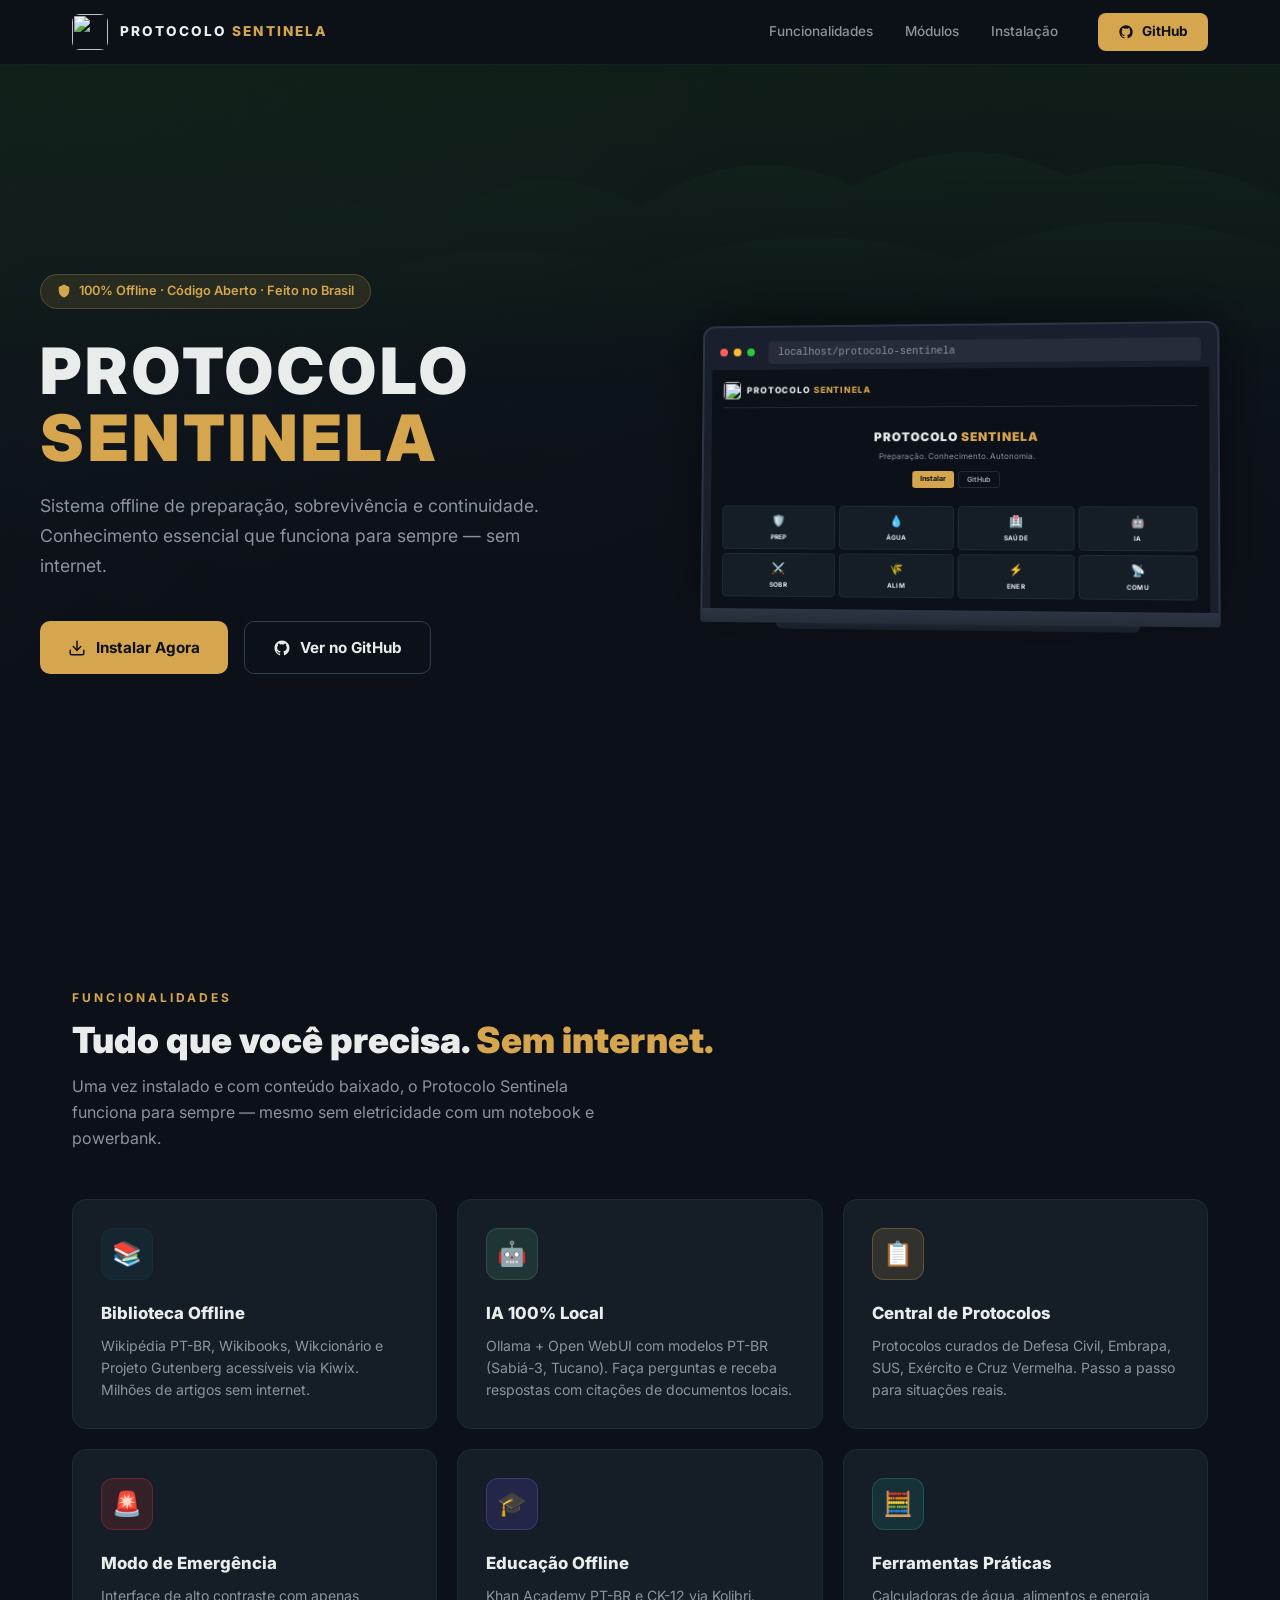
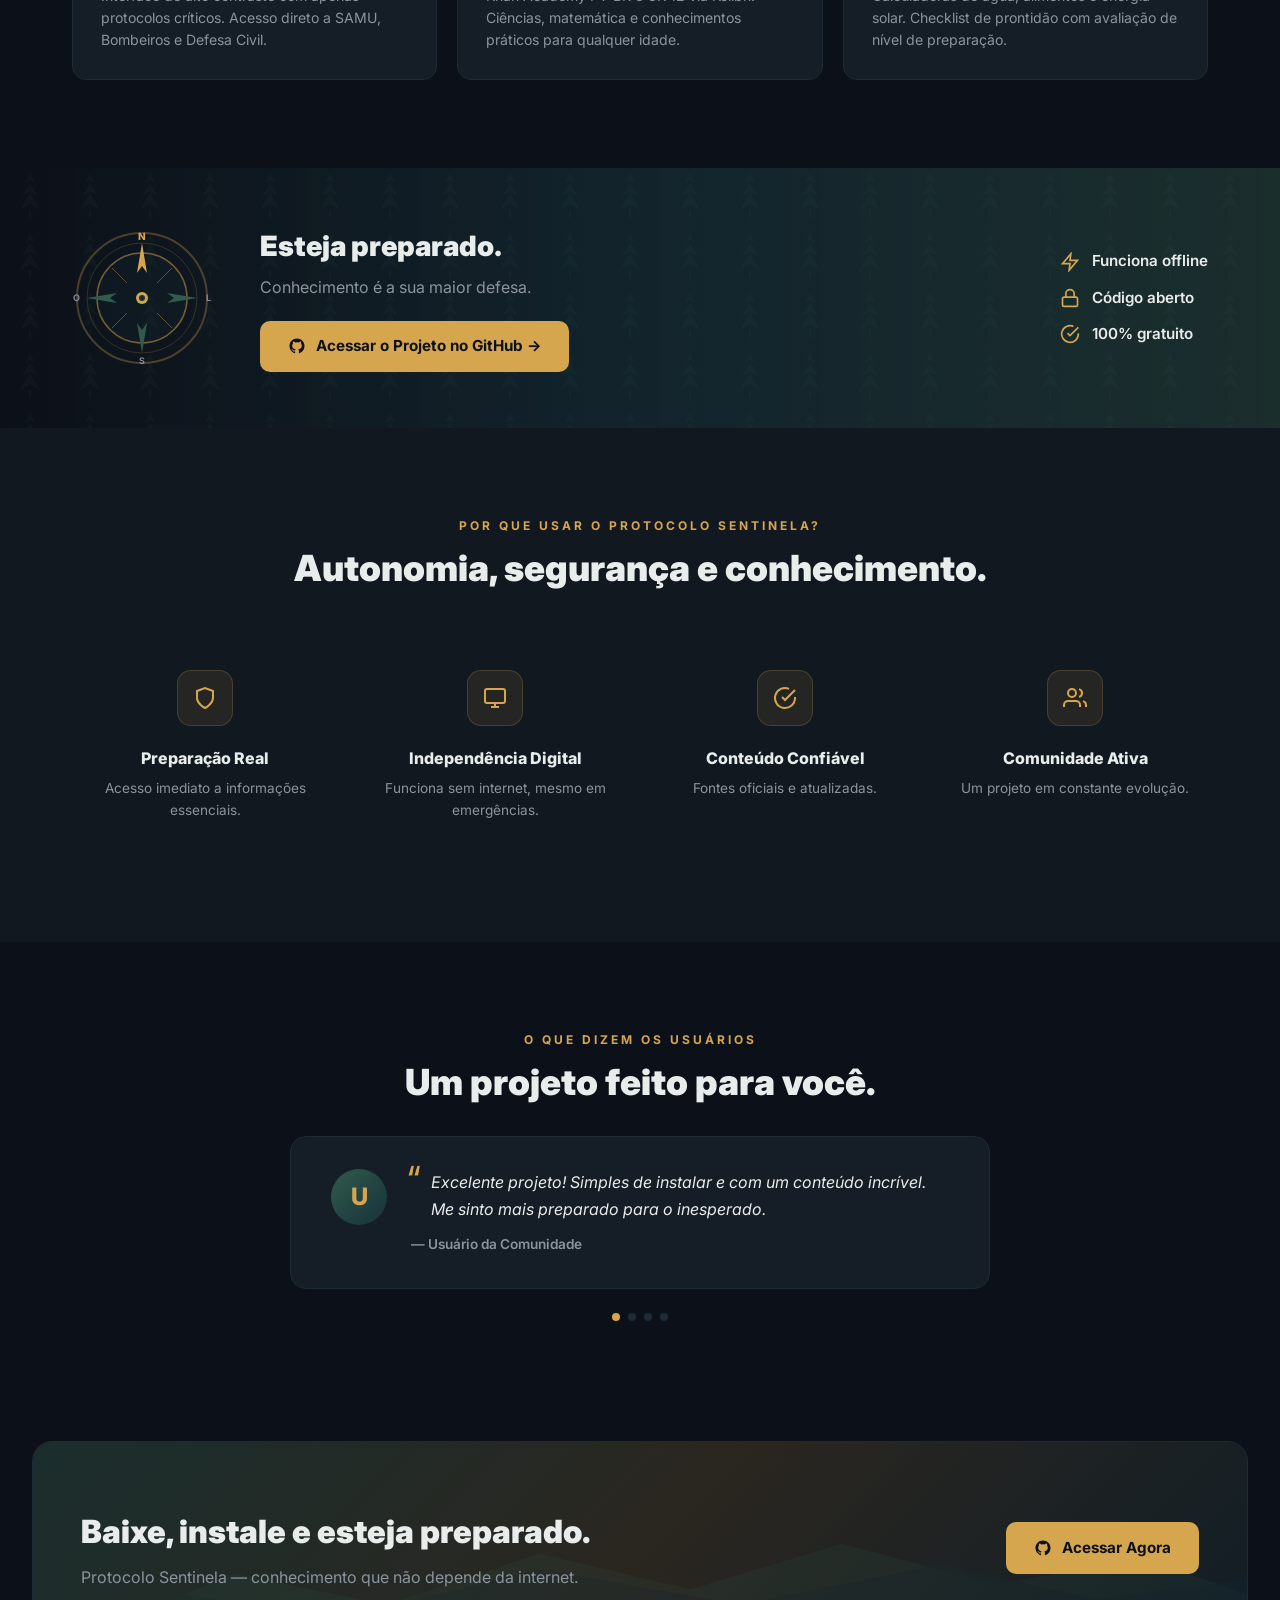
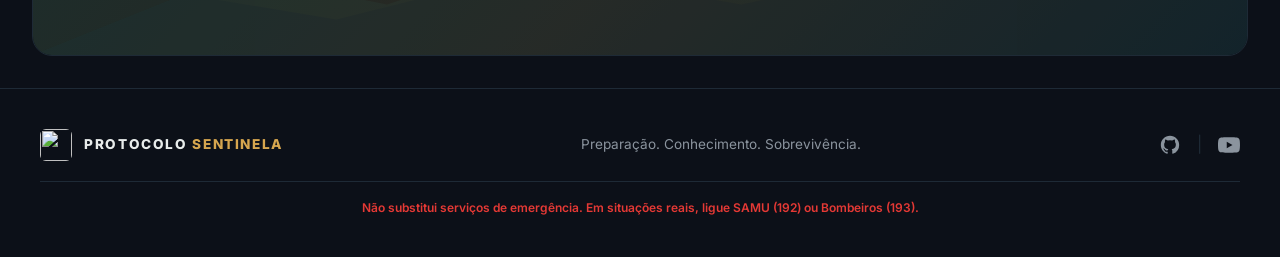
==== docs/index.html @ fd2b66ab "feat: add landing page for GitHub Pages Professional dark-mode landing page with hero section featur" ====
<!DOCTYPE html>
<html lang="pt-BR">
<head>
    <meta charset="UTF-8">
    <meta name="viewport" content="width=device-width, initial-scale=1.0">
    <title>Protocolo Sentinela — Sistema Offline de Preparação e Sobrevivência</title>
    <meta name="description" content="Servidor offline brasileiro com conhecimento essencial para preparação, sobrevivência e continuidade. Wikipedia, IA local, educação e protocolos curados — tudo funciona sem internet.">
    <meta name="theme-color" content="#17313A">
    <link rel="preconnect" href="https://fonts.googleapis.com">
    <link rel="preconnect" href="https://fonts.gstatic.com" crossorigin>
    <link href="https://fonts.googleapis.com/css2?family=Inter:wght@400;500;600;700;800;900&display=swap" rel="stylesheet">
    <style>
        :root {
            --azul-petroleo: #17313A;
            --verde-profundo: #315B4C;
            --verde-claro: #4a8c6f;
            --ambar: #D6A64F;
            --ambar-hover: #c4953e;
            --cinza-claro: #E8ECEB;
            --grafite: #252D30;
            --fundo: #0c1018;
            --fundo-alt: #111820;
            --fundo-card: #151d27;
            --fundo-card-hover: #1a2433;
            --texto: #E8ECEB;
            --texto-muted: #8b949e;
            --borda: #1e2a36;
            --borda-hover: #2d3f50;
            --vermelho: #E53935;
        }

        * { margin: 0; padding: 0; box-sizing: border-box; }

        body {
            font-family: 'Inter', -apple-system, BlinkMacSystemFont, sans-serif;
            background: var(--fundo);
            color: var(--texto);
            line-height: 1.6;
            overflow-x: hidden;
            -webkit-font-smoothing: antialiased;
        }

        a { text-decoration: none; color: inherit; }

        /* ── Nav ──────────────────────────────────────── */

        .nav {
            position: fixed;
            top: 0;
            width: 100%;
            z-index: 100;
            background: rgba(12, 16, 24, 0.85);
            backdrop-filter: blur(16px);
            -webkit-backdrop-filter: blur(16px);
            border-bottom: 1px solid rgba(30, 42, 54, 0.6);
        }

        .nav-inner {
            max-width: 1200px;
            margin: 0 auto;
            padding: 0 2rem;
            height: 64px;
            display: flex;
            align-items: center;
            justify-content: space-between;
        }

        .nav-brand {
            display: flex;
            align-items: center;
            gap: 0.75rem;
        }

        .nav-logo {
            width: 36px;
            height: 36px;
            border-radius: 8px;
        }

        .nav-name {
            font-weight: 800;
            font-size: 0.85rem;
            letter-spacing: 0.15em;
            text-transform: uppercase;
        }

        .nav-name span { color: var(--ambar); }

        .nav-right {
            display: flex;
            align-items: center;
            gap: 2.5rem;
        }

        .nav-links {
            display: flex;
            gap: 2rem;
        }

        .nav-links a {
            color: var(--texto-muted);
            font-size: 0.85rem;
            font-weight: 500;
            transition: color 0.2s;
        }

        .nav-links a:hover { color: var(--texto); }

        .nav-cta {
            display: inline-flex;
            align-items: center;
            gap: 0.5rem;
            padding: 0.5rem 1.25rem;
            background: var(--ambar);
            color: var(--fundo);
            border-radius: 8px;
            font-weight: 700;
            font-size: 0.85rem;
            transition: background 0.2s;
        }

        .nav-cta:hover { background: var(--ambar-hover); }

        .nav-cta svg { width: 16px; height: 16px; }

        /* ── Hero ─────────────────────────────────────── */

        .hero {
            position: relative;
            min-height: 100vh;
            display: flex;
            align-items: center;
            padding: 7rem 2rem 4rem;
            overflow: hidden;
        }

        .hero::before {
            content: '';
            position: absolute;
            inset: 0;
            background:
                linear-gradient(180deg, rgba(12,16,24,0) 0%, rgba(12,16,24,0.6) 40%, var(--fundo) 100%),
                linear-gradient(135deg, rgba(49,91,76,0.3) 0%, transparent 40%),
                linear-gradient(225deg, rgba(23,49,58,0.3) 0%, transparent 40%),
                radial-gradient(ellipse at 30% 20%, rgba(49,91,76,0.2) 0%, transparent 50%),
                radial-gradient(ellipse at 70% 30%, rgba(23,49,58,0.15) 0%, transparent 50%);
            z-index: 0;
        }

        .hero-trees {
            position: absolute;
            top: 0;
            left: 0;
            right: 0;
            height: 400px;
            background:
                linear-gradient(180deg, rgba(15,30,20,0.9) 0%, rgba(12,16,24,0) 100%);
            z-index: 0;
            overflow: hidden;
        }

        .hero-trees::before {
            content: '';
            position: absolute;
            bottom: 0;
            left: 0;
            right: 0;
            height: 300px;
            background: url("data:image/svg+xml,%3Csvg xmlns='http://www.w3.org/2000/svg' viewBox='0 0 1200 300'%3E%3Cdefs%3E%3ClinearGradient id='g1' x1='0' y1='0' x2='0' y2='1'%3E%3Cstop offset='0' stop-color='%23142a1e'/%3E%3Cstop offset='1' stop-color='%230c1018' stop-opacity='0'/%3E%3C/linearGradient%3E%3C/defs%3E%3Cpath d='M0 300 L0 180 Q100 120 200 160 Q300 80 400 140 Q500 60 600 120 Q700 50 800 100 Q900 40 1000 90 Q1100 60 1200 110 L1200 300Z' fill='url(%23g1)' opacity='0.6'/%3E%3Cpath d='M0 300 L0 220 Q150 160 300 200 Q450 130 600 180 Q750 120 900 170 Q1050 100 1200 160 L1200 300Z' fill='url(%23g1)' opacity='0.4'/%3E%3C/svg%3E") center bottom / cover no-repeat;
            opacity: 0.7;
        }

        .hero-inner {
            position: relative;
            z-index: 1;
            max-width: 1200px;
            margin: 0 auto;
            display: grid;
            grid-template-columns: 1fr 1fr;
            gap: 4rem;
            align-items: center;
            width: 100%;
        }

        .hero-content {
            max-width: 540px;
        }

        .hero-badge {
            display: inline-flex;
            align-items: center;
            gap: 0.5rem;
            padding: 0.4rem 1rem;
            background: rgba(214, 166, 79, 0.12);
            border: 1px solid rgba(214, 166, 79, 0.25);
            border-radius: 24px;
            font-size: 0.8rem;
            font-weight: 600;
            color: var(--ambar);
            margin-bottom: 1.75rem;
        }

        .hero-badge svg { width: 14px; height: 14px; }

        .hero h1 {
            font-size: 4rem;
            font-weight: 900;
            letter-spacing: 0.06em;
            line-height: 1.05;
            margin-bottom: 1.25rem;
        }

        .hero h1 span { color: var(--ambar); }

        .hero-tagline {
            font-size: 1.1rem;
            color: var(--texto-muted);
            margin-bottom: 2.5rem;
            line-height: 1.7;
        }

        .hero-buttons {
            display: flex;
            gap: 1rem;
            flex-wrap: wrap;
        }

        .btn {
            display: inline-flex;
            align-items: center;
            gap: 0.6rem;
            padding: 0.85rem 1.75rem;
            border-radius: 10px;
            font-weight: 700;
            font-size: 0.95rem;
            transition: all 0.2s;
            border: none;
            cursor: pointer;
        }

        .btn svg { width: 18px; height: 18px; }

        .btn-primary {
            background: var(--ambar);
            color: var(--fundo);
        }

        .btn-primary:hover { background: var(--ambar-hover); transform: translateY(-1px); box-shadow: 0 8px 24px rgba(214,166,79,0.25); }

        .btn-outline {
            background: transparent;
            color: var(--texto);
            border: 1.5px solid var(--borda-hover);
        }

        .btn-outline:hover { border-color: var(--ambar); transform: translateY(-1px); }

        /* ── Laptop mockup ────────────────────────────── */

        .hero-mockup {
            position: relative;
            perspective: 1200px;
        }

        .laptop {
            position: relative;
            width: 100%;
            max-width: 520px;
            margin: 0 auto;
            transform: rotateY(-5deg) rotateX(2deg);
            transition: transform 0.4s ease;
        }

        .laptop:hover {
            transform: rotateY(-2deg) rotateX(1deg);
        }

        .laptop-screen {
            background: #1a1f2e;
            border-radius: 12px 12px 0 0;
            border: 2px solid #2d3545;
            border-bottom: none;
            padding: 8px 8px 0 8px;
            box-shadow: 0 -4px 60px rgba(0,0,0,0.5);
        }

        .laptop-topbar {
            display: flex;
            align-items: center;
            padding: 6px 8px;
            gap: 6px;
        }

        .laptop-dot { width: 8px; height: 8px; border-radius: 50%; }
        .laptop-dot-r { background: #ff5f57; }
        .laptop-dot-y { background: #ffbd2e; }
        .laptop-dot-g { background: #28c840; }

        .laptop-url {
            flex: 1;
            margin-left: 8px;
            padding: 3px 10px;
            background: rgba(255,255,255,0.06);
            border-radius: 4px;
            font-size: 0.65rem;
            color: var(--texto-muted);
            font-family: monospace;
        }

        .laptop-viewport {
            background: var(--fundo);
            border-radius: 2px;
            padding: 12px;
            min-height: 240px;
            overflow: hidden;
        }

        .mock-nav {
            display: flex;
            align-items: center;
            gap: 6px;
            margin-bottom: 12px;
            padding-bottom: 8px;
            border-bottom: 1px solid var(--borda);
        }

        .mock-logo {
            width: 18px;
            height: 18px;
            border-radius: 4px;
        }

        .mock-nav-text {
            font-size: 0.55rem;
            font-weight: 800;
            letter-spacing: 0.1em;
            text-transform: uppercase;
        }

        .mock-nav-text span { color: var(--ambar); }

        .mock-hero {
            text-align: center;
            padding: 8px 0;
        }

        .mock-hero-title {
            font-size: 0.75rem;
            font-weight: 900;
            letter-spacing: 0.08em;
            margin-bottom: 4px;
        }

        .mock-hero-title span { color: var(--ambar); }

        .mock-hero-sub {
            font-size: 0.5rem;
            color: var(--texto-muted);
            margin-bottom: 8px;
        }

        .mock-btns {
            display: flex;
            gap: 4px;
            justify-content: center;
        }

        .mock-btn {
            font-size: 0.45rem;
            padding: 2px 8px;
            border-radius: 3px;
            font-weight: 700;
        }

        .mock-btn-p { background: var(--ambar); color: var(--fundo); }
        .mock-btn-s { border: 1px solid var(--borda); color: var(--texto-muted); }

        .mock-modules {
            display: grid;
            grid-template-columns: repeat(4, 1fr);
            gap: 4px;
            margin-top: 10px;
        }

        .mock-mod {
            background: var(--fundo-card);
            border: 1px solid var(--borda);
            border-radius: 4px;
            padding: 6px 2px;
            text-align: center;
            font-size: 0.7rem;
        }

        .mock-mod-label {
            font-size: 0.4rem;
            font-weight: 700;
            margin-top: 2px;
            text-transform: uppercase;
            letter-spacing: 0.03em;
        }

        .laptop-base {
            background: linear-gradient(180deg, #2d3545, #252d38);
            height: 14px;
            border-radius: 0 0 4px 4px;
            position: relative;
        }

        .laptop-base::after {
            content: '';
            position: absolute;
            bottom: -6px;
            left: 15%;
            right: 15%;
            height: 6px;
            background: linear-gradient(180deg, #1e2530, #181e28);
            border-radius: 0 0 8px 8px;
        }

        /* ── Section common ───────────────────────────── */

        .section {
            padding: 5.5rem 2rem;
            max-width: 1200px;
            margin: 0 auto;
        }

        .section-label {
            font-size: 0.75rem;
            font-weight: 700;
            letter-spacing: 0.25em;
            text-transform: uppercase;
            color: var(--ambar);
            margin-bottom: 0.75rem;
        }

        .section h2 {
            font-size: 2.25rem;
            font-weight: 900;
            margin-bottom: 0.75rem;
            line-height: 1.2;
        }

        .section h2 .highlight { color: var(--ambar); }

        .section-desc {
            color: var(--texto-muted);
            max-width: 560px;
            margin-bottom: 3rem;
            font-size: 1rem;
        }

        /* ── Features ─────────────────────────────────── */

        .features-grid {
            display: grid;
            grid-template-columns: repeat(3, 1fr);
            gap: 1.25rem;
        }

        .feature-card {
            background: var(--fundo-card);
            border: 1px solid var(--borda);
            border-radius: 14px;
            padding: 1.75rem;
            transition: border-color 0.25s, transform 0.25s, box-shadow 0.25s;
        }

        .feature-card:hover {
            border-color: var(--borda-hover);
            transform: translateY(-3px);
            box-shadow: 0 12px 40px rgba(0,0,0,0.3);
        }

        .feature-icon-wrap {
            width: 52px;
            height: 52px;
            border-radius: 12px;
            display: flex;
            align-items: center;
            justify-content: center;
            margin-bottom: 1.25rem;
            font-size: 1.5rem;
        }

        .fi-blue { background: rgba(23, 49, 58, 0.5); border: 1px solid rgba(23, 49, 58, 0.8); }
        .fi-green { background: rgba(49, 91, 76, 0.4); border: 1px solid rgba(49, 91, 76, 0.7); }
        .fi-amber { background: rgba(214, 166, 79, 0.15); border: 1px solid rgba(214, 166, 79, 0.3); }
        .fi-red { background: rgba(229, 57, 53, 0.15); border: 1px solid rgba(229, 57, 53, 0.3); }
        .fi-purple { background: rgba(123, 97, 255, 0.15); border: 1px solid rgba(123, 97, 255, 0.3); }
        .fi-teal { background: rgba(38, 166, 154, 0.15); border: 1px solid rgba(38, 166, 154, 0.3); }

        .feature-card h3 {
            font-size: 1.05rem;
            font-weight: 800;
            margin-bottom: 0.5rem;
        }

        .feature-card p {
            font-size: 0.88rem;
            color: var(--texto-muted);
            line-height: 1.55;
        }

        /* ── Banner ───────────────────────────────────── */

        .banner {
            position: relative;
            margin: 0;
            padding: 0;
            overflow: hidden;
        }

        .banner-inner {
            max-width: 1200px;
            margin: 0 auto;
            padding: 3.5rem 2rem;
            display: grid;
            grid-template-columns: auto 1fr auto;
            gap: 3rem;
            align-items: center;
            position: relative;
            z-index: 1;
        }

        .banner::before {
            content: '';
            position: absolute;
            inset: 0;
            background:
                linear-gradient(90deg, rgba(12,16,24,0.95) 0%, rgba(23,49,58,0.6) 50%, rgba(49,91,76,0.4) 100%),
                linear-gradient(0deg, var(--fundo) 0%, transparent 20%, transparent 80%, var(--fundo) 100%);
            z-index: 0;
        }

        .banner-bg-pattern {
            position: absolute;
            inset: 0;
            opacity: 0.08;
            background: url("data:image/svg+xml,%3Csvg width='60' height='60' xmlns='http://www.w3.org/2000/svg'%3E%3Cpath d='M30 5 L35 15 L30 12 L25 15Z' fill='%23315B4C'/%3E%3Cpath d='M30 15 L38 28 L30 24 L22 28Z' fill='%23315B4C'/%3E%3Cpath d='M30 25 L40 42 L30 36 L20 42Z' fill='%23315B4C'/%3E%3Crect x='29' y='42' width='2' height='8' fill='%23315B4C'/%3E%3C/svg%3E") repeat;
        }

        .banner-compass {
            width: 140px;
            height: 140px;
            flex-shrink: 0;
        }

        .banner-text h3 {
            font-size: 1.75rem;
            font-weight: 900;
            margin-bottom: 0.4rem;
        }

        .banner-text p {
            color: var(--texto-muted);
            font-size: 1rem;
            margin-bottom: 1.25rem;
        }

        .banner-bullets {
            list-style: none;
            display: flex;
            flex-direction: column;
            gap: 0.75rem;
        }

        .banner-bullets li {
            display: flex;
            align-items: center;
            gap: 0.75rem;
            font-size: 0.95rem;
            font-weight: 600;
        }

        .banner-bullets svg { width: 20px; height: 20px; color: var(--ambar); flex-shrink: 0; }

        /* ── Why section ──────────────────────────────── */

        .why { background: var(--fundo-alt); }

        .why-grid {
            display: grid;
            grid-template-columns: repeat(4, 1fr);
            gap: 1.5rem;
        }

        .why-card {
            text-align: center;
            padding: 2rem 1rem;
        }

        .why-icon {
            width: 56px;
            height: 56px;
            margin: 0 auto 1.25rem;
            display: flex;
            align-items: center;
            justify-content: center;
            border-radius: 14px;
            background: rgba(214, 166, 79, 0.1);
            border: 1px solid rgba(214, 166, 79, 0.2);
        }

        .why-icon svg { width: 24px; height: 24px; color: var(--ambar); }

        .why-card h3 {
            font-size: 1rem;
            font-weight: 800;
            margin-bottom: 0.4rem;
        }

        .why-card p {
            font-size: 0.85rem;
            color: var(--texto-muted);
        }

        /* ── Testimonials ─────────────────────────────── */

        .testimonials-wrap {
            max-width: 700px;
            margin: 0 auto;
        }

        .testimonial-card {
            background: var(--fundo-card);
            border: 1px solid var(--borda);
            border-radius: 16px;
            padding: 2rem 2.5rem;
            display: flex;
            align-items: flex-start;
            gap: 1.5rem;
        }

        .testimonial-avatar {
            width: 56px;
            height: 56px;
            border-radius: 50%;
            background: linear-gradient(135deg, var(--verde-profundo), var(--azul-petroleo));
            flex-shrink: 0;
            display: flex;
            align-items: center;
            justify-content: center;
            font-size: 1.5rem;
            font-weight: 800;
            color: var(--ambar);
        }

        .testimonial-body {
            flex: 1;
        }

        .testimonial-quote {
            font-size: 1rem;
            font-style: italic;
            color: var(--texto);
            margin-bottom: 0.75rem;
            line-height: 1.65;
            position: relative;
        }

        .testimonial-quote::before {
            content: '\201C';
            font-size: 2.5rem;
            color: var(--ambar);
            position: absolute;
            top: -0.5rem;
            left: -0.25rem;
            font-style: normal;
            line-height: 1;
        }

        .testimonial-quote span { padding-left: 1.25rem; display: inline-block; }

        .testimonial-author {
            font-size: 0.85rem;
            color: var(--texto-muted);
            font-weight: 600;
        }

        .testimonial-dots {
            display: flex;
            justify-content: center;
            gap: 0.5rem;
            margin-top: 1.5rem;
        }

        .dot {
            width: 8px;
            height: 8px;
            border-radius: 50%;
            background: var(--borda);
        }

        .dot.active { background: var(--ambar); }

        /* ── CTA ──────────────────────────────────────── */

        .cta {
            position: relative;
            overflow: hidden;
            margin: 2rem;
            border-radius: 20px;
            border: 1px solid var(--borda);
        }

        .cta::before {
            content: '';
            position: absolute;
            inset: 0;
            background:
                linear-gradient(135deg, rgba(49,91,76,0.4) 0%, rgba(214,166,79,0.15) 50%, rgba(23,49,58,0.4) 100%),
                linear-gradient(0deg, rgba(12,16,24,0.6), transparent);
            z-index: 0;
        }

        .cta-mountains {
            position: absolute;
            bottom: 0;
            left: 0;
            right: 0;
            height: 120px;
            z-index: 0;
            opacity: 0.3;
            background: url("data:image/svg+xml,%3Csvg xmlns='http://www.w3.org/2000/svg' viewBox='0 0 1200 120'%3E%3Cpath d='M0 120 L200 40 L350 70 L500 20 L650 55 L800 10 L950 50 L1100 25 L1200 60 L1200 120Z' fill='%23315B4C' opacity='0.5'/%3E%3Cpath d='M0 120 L150 60 L300 85 L500 35 L700 70 L900 30 L1050 65 L1200 45 L1200 120Z' fill='%2317313A' opacity='0.7'/%3E%3C/svg%3E") center bottom / cover no-repeat;
        }

        .cta-inner {
            position: relative;
            z-index: 1;
            padding: 4rem 3rem;
            display: flex;
            align-items: center;
            justify-content: space-between;
            gap: 2rem;
        }

        .cta h2 {
            font-size: 2rem;
            font-weight: 900;
            margin-bottom: 0.5rem;
        }

        .cta p {
            color: var(--texto-muted);
            font-size: 1rem;
        }

        .btn-cta {
            white-space: nowrap;
        }

        /* ── Footer ───────────────────────────────────── */

        .footer {
            border-top: 1px solid var(--borda);
            padding: 2.5rem 2rem;
        }

        .footer-inner {
            max-width: 1200px;
            margin: 0 auto;
            display: flex;
            align-items: center;
            justify-content: space-between;
        }

        .footer-left {
            display: flex;
            align-items: center;
            gap: 0.75rem;
        }

        .footer-logo {
            width: 32px;
            height: 32px;
            border-radius: 6px;
        }

        .footer-brand-text {
            font-weight: 800;
            font-size: 0.85rem;
            letter-spacing: 0.12em;
        }

        .footer-brand-text span { color: var(--ambar); }

        .footer-center {
            font-size: 0.85rem;
            color: var(--texto-muted);
        }

        .footer-links {
            display: flex;
            align-items: center;
            gap: 1rem;
        }

        .footer-links a {
            color: var(--texto-muted);
            transition: color 0.2s;
            display: flex;
        }

        .footer-links a:hover { color: var(--ambar); }

        .footer-links svg { width: 22px; height: 22px; }

        .footer-disclaimer {
            max-width: 1200px;
            margin: 1.25rem auto 0;
            padding: 1rem 2rem 0;
            border-top: 1px solid var(--borda);
            text-align: center;
            color: var(--vermelho);
            font-size: 0.75rem;
            font-weight: 600;
        }

        /* ── Responsive ───────────────────────────────── */

        @media (max-width: 1024px) {
            .hero-inner { grid-template-columns: 1fr; gap: 3rem; }
            .hero-content { max-width: 100%; }
            .hero-mockup { display: none; }
            .hero h1 { font-size: 3rem; }
            .features-grid { grid-template-columns: repeat(2, 1fr); }
            .why-grid { grid-template-columns: repeat(2, 1fr); }
            .banner-inner { grid-template-columns: 1fr; text-align: center; }
            .banner-compass { margin: 0 auto; }
            .banner-bullets { align-items: center; }
        }

        @media (max-width: 768px) {
            .nav-links { display: none; }
            .hero { padding-top: 5rem; min-height: auto; }
            .hero h1 { font-size: 2.5rem; }
            .section { padding: 3.5rem 1.5rem; }
            .section h2 { font-size: 1.75rem; }
            .features-grid { grid-template-columns: 1fr; }
            .why-grid { grid-template-columns: 1fr 1fr; }
            .cta-inner { flex-direction: column; text-align: center; padding: 3rem 2rem; }
            .footer-inner { flex-direction: column; gap: 1rem; text-align: center; }
            .testimonial-card { flex-direction: column; align-items: center; text-align: center; }
            .testimonial-quote::before { position: static; }
            .testimonial-quote span { padding-left: 0; }
        }

        @media (max-width: 480px) {
            .hero h1 { font-size: 2rem; }
            .hero-buttons { flex-direction: column; }
            .hero-buttons .btn { width: 100%; justify-content: center; }
            .why-grid { grid-template-columns: 1fr; }
            .banner-compass { width: 100px; height: 100px; }
            .cta { margin: 1rem; }
        }
    </style>
</head>
<body>

<!-- ── Nav ──────────────────────────────────────── -->
<nav class="nav">
    <div class="nav-inner">
        <a href="#" class="nav-brand">
            <img src="https://raw.githubusercontent.com/guedeseri-byte/protocolo-sentinela/master/portal/static/img/logo.png" alt="" class="nav-logo">
            <span class="nav-name">PROTOCOLO <span>SENTINELA</span></span>
        </a>
        <div class="nav-right">
            <div class="nav-links">
                <a href="#funcionalidades">Funcionalidades</a>
                <a href="#modulos">Módulos</a>
                <a href="#instalacao">Instalação</a>
            </div>
            <a href="https://github.com/guedeseri-byte/protocolo-sentinela" class="nav-cta">
                <svg viewBox="0 0 24 24" fill="currentColor"><path d="M12 2C6.477 2 2 6.484 2 12.017c0 4.425 2.865 8.18 6.839 9.504.5.092.682-.217.682-.483 0-.237-.008-.868-.013-1.703-2.782.605-3.369-1.343-3.369-1.343-.454-1.158-1.11-1.466-1.11-1.466-.908-.62.069-.608.069-.608 1.003.07 1.531 1.032 1.531 1.032.892 1.53 2.341 1.088 2.91.832.092-.647.35-1.088.636-1.338-2.22-.253-4.555-1.113-4.555-4.951 0-1.093.39-1.988 1.029-2.688-.103-.253-.446-1.272.098-2.65 0 0 .84-.27 2.75 1.026A9.564 9.564 0 0 1 12 6.844a9.59 9.59 0 0 1 2.504.337c1.909-1.296 2.747-1.027 2.747-1.027.546 1.379.202 2.398.1 2.651.64.7 1.028 1.595 1.028 2.688 0 3.848-2.339 4.695-4.566 4.943.359.309.678.92.678 1.855 0 1.338-.012 2.419-.012 2.747 0 .268.18.58.688.482A10.02 10.02 0 0 0 22 12.017C22 6.484 17.522 2 12 2z"/></svg>
                GitHub
            </a>
        </div>
    </div>
</nav>

<!-- ── Hero ─────────────────────────────────────── -->
<section class="hero">
    <div class="hero-trees"></div>
    <div class="hero-inner">
        <div class="hero-content">
            <div class="hero-badge">
                <svg viewBox="0 0 24 24" fill="currentColor"><path d="M12 1L3 5v6c0 5.55 3.84 10.74 9 12 5.16-1.26 9-6.45 9-12V5l-9-4z"/></svg>
                100% Offline · Código Aberto · Feito no Brasil
            </div>
            <h1>PROTOCOLO<br><span>SENTINELA</span></h1>
            <p class="hero-tagline">
                Sistema offline de preparação, sobrevivência e continuidade.
                Conhecimento essencial que funciona para sempre — sem internet.
            </p>
            <div class="hero-buttons">
                <a href="#instalacao" class="btn btn-primary">
                    <svg viewBox="0 0 24 24" fill="none" stroke="currentColor" stroke-width="2" stroke-linecap="round" stroke-linejoin="round"><path d="M21 15v4a2 2 0 0 1-2 2H5a2 2 0 0 1-2-2v-4"/><polyline points="7 10 12 15 17 10"/><line x1="12" y1="15" x2="12" y2="3"/></svg>
                    Instalar Agora
                </a>
                <a href="https://github.com/guedeseri-byte/protocolo-sentinela" class="btn btn-outline">
                    <svg viewBox="0 0 24 24" fill="currentColor"><path d="M12 2C6.477 2 2 6.484 2 12.017c0 4.425 2.865 8.18 6.839 9.504.5.092.682-.217.682-.483 0-.237-.008-.868-.013-1.703-2.782.605-3.369-1.343-3.369-1.343-.454-1.158-1.11-1.466-1.11-1.466-.908-.62.069-.608.069-.608 1.003.07 1.531 1.032 1.531 1.032.892 1.53 2.341 1.088 2.91.832.092-.647.35-1.088.636-1.338-2.22-.253-4.555-1.113-4.555-4.951 0-1.093.39-1.988 1.029-2.688-.103-.253-.446-1.272.098-2.65 0 0 .84-.27 2.75 1.026A9.564 9.564 0 0 1 12 6.844a9.59 9.59 0 0 1 2.504.337c1.909-1.296 2.747-1.027 2.747-1.027.546 1.379.202 2.398.1 2.651.64.7 1.028 1.595 1.028 2.688 0 3.848-2.339 4.695-4.566 4.943.359.309.678.92.678 1.855 0 1.338-.012 2.419-.012 2.747 0 .268.18.58.688.482A10.02 10.02 0 0 0 22 12.017C22 6.484 17.522 2 12 2z"/></svg>
                    Ver no GitHub
                </a>
            </div>
        </div>

        <div class="hero-mockup">
            <div class="laptop">
                <div class="laptop-screen">
                    <div class="laptop-topbar">
                        <div class="laptop-dot laptop-dot-r"></div>
                        <div class="laptop-dot laptop-dot-y"></div>
                        <div class="laptop-dot laptop-dot-g"></div>
                        <div class="laptop-url">localhost/protocolo-sentinela</div>
                    </div>
                    <div class="laptop-viewport">
                        <div class="mock-nav">
                            <img src="https://raw.githubusercontent.com/guedeseri-byte/protocolo-sentinela/master/portal/static/img/logo.png" alt="" class="mock-logo">
                            <span class="mock-nav-text">PROTOCOLO <span>SENTINELA</span></span>
                        </div>
                        <div class="mock-hero">
                            <div class="mock-hero-title">PROTOCOLO <span>SENTINELA</span></div>
                            <div class="mock-hero-sub">Preparação. Conhecimento. Autonomia.</div>
                            <div class="mock-btns">
                                <span class="mock-btn mock-btn-p">Instalar</span>
                                <span class="mock-btn mock-btn-s">GitHub</span>
                            </div>
                        </div>
                        <div class="mock-modules">
                            <div class="mock-mod">🛡️<div class="mock-mod-label">PREP</div></div>
                            <div class="mock-mod">💧<div class="mock-mod-label">ÁGUA</div></div>
                            <div class="mock-mod">🏥<div class="mock-mod-label">SAÚDE</div></div>
                            <div class="mock-mod">🤖<div class="mock-mod-label">IA</div></div>
                            <div class="mock-mod">⚔️<div class="mock-mod-label">SOBR</div></div>
                            <div class="mock-mod">🌾<div class="mock-mod-label">ALIM</div></div>
                            <div class="mock-mod">⚡<div class="mock-mod-label">ENER</div></div>
                            <div class="mock-mod">📡<div class="mock-mod-label">COMU</div></div>
                        </div>
                    </div>
                </div>
                <div class="laptop-base"></div>
            </div>
        </div>
    </div>
</section>

<!-- ── Features ────────────────────────────────── -->
<section class="section" id="funcionalidades">
    <div class="section-label">FUNCIONALIDADES</div>
    <h2>Tudo que você precisa. <span class="highlight">Sem internet.</span></h2>
    <p class="section-desc">Uma vez instalado e com conteúdo baixado, o Protocolo Sentinela funciona para sempre — mesmo sem eletricidade com um notebook e powerbank.</p>

    <div class="features-grid">
        <div class="feature-card">
            <div class="feature-icon-wrap fi-blue">📚</div>
            <h3>Biblioteca Offline</h3>
            <p>Wikipédia PT-BR, Wikibooks, Wikcionário e Projeto Gutenberg acessíveis via Kiwix. Milhões de artigos sem internet.</p>
        </div>
        <div class="feature-card">
            <div class="feature-icon-wrap fi-green">🤖</div>
            <h3>IA 100% Local</h3>
            <p>Ollama + Open WebUI com modelos PT-BR (Sabiá-3, Tucano). Faça perguntas e receba respostas com citações de documentos locais.</p>
        </div>
        <div class="feature-card">
            <div class="feature-icon-wrap fi-amber">📋</div>
            <h3>Central de Protocolos</h3>
            <p>Protocolos curados de Defesa Civil, Embrapa, SUS, Exército e Cruz Vermelha. Passo a passo para situações reais.</p>
        </div>
        <div class="feature-card">
            <div class="feature-icon-wrap fi-red">🚨</div>
            <h3>Modo de Emergência</h3>
            <p>Interface de alto contraste com apenas protocolos críticos. Acesso direto a SAMU, Bombeiros e Defesa Civil.</p>
        </div>
        <div class="feature-card">
            <div class="feature-icon-wrap fi-purple">🎓</div>
            <h3>Educação Offline</h3>
            <p>Khan Academy PT-BR e CK-12 via Kolibri. Ciências, matemática e conhecimentos práticos para qualquer idade.</p>
        </div>
        <div class="feature-card">
            <div class="feature-icon-wrap fi-teal">🧮</div>
            <h3>Ferramentas Práticas</h3>
            <p>Calculadoras de água, alimentos e energia solar. Checklist de prontidão com avaliação de nível de preparação.</p>
        </div>
    </div>
</section>

<!-- ── Banner ──────────────────────────────────── -->
<section class="banner" id="modulos">
    <div class="banner-bg-pattern"></div>
    <div class="banner-inner">
        <svg class="banner-compass" viewBox="0 0 140 140" fill="none" xmlns="http://www.w3.org/2000/svg">
            <circle cx="70" cy="70" r="65" stroke="#D6A64F" stroke-width="2" opacity="0.3"/>
            <circle cx="70" cy="70" r="55" stroke="#D6A64F" stroke-width="1" opacity="0.2"/>
            <circle cx="70" cy="70" r="45" fill="rgba(23,49,58,0.4)" stroke="#D6A64F" stroke-width="1.5" opacity="0.5"/>
            <polygon points="70,15 75,45 70,38 65,45" fill="#D6A64F"/>
            <polygon points="70,125 75,95 70,102 65,95" fill="#315B4C"/>
            <polygon points="125,70 95,65 102,70 95,75" fill="#315B4C"/>
            <polygon points="15,70 45,65 38,70 45,75" fill="#315B4C"/>
            <line x1="100" y1="40" x2="85" y2="55" stroke="#D6A64F" stroke-width="1" opacity="0.4"/>
            <line x1="40" y1="40" x2="55" y2="55" stroke="#D6A64F" stroke-width="1" opacity="0.4"/>
            <line x1="100" y1="100" x2="85" y2="85" stroke="#D6A64F" stroke-width="1" opacity="0.4"/>
            <line x1="40" y1="100" x2="55" y2="85" stroke="#D6A64F" stroke-width="1" opacity="0.4"/>
            <circle cx="70" cy="70" r="6" fill="#D6A64F"/>
            <circle cx="70" cy="70" r="3" fill="#17313A"/>
            <text x="70" y="12" text-anchor="middle" fill="#D6A64F" font-size="10" font-weight="800" font-family="Inter,sans-serif">N</text>
            <text x="70" y="136" text-anchor="middle" fill="#8b949e" font-size="9" font-weight="600" font-family="Inter,sans-serif">S</text>
            <text x="136" y="73" text-anchor="middle" fill="#8b949e" font-size="9" font-weight="600" font-family="Inter,sans-serif">L</text>
            <text x="4" y="73" text-anchor="middle" fill="#8b949e" font-size="9" font-weight="600" font-family="Inter,sans-serif">O</text>
        </svg>

        <div class="banner-text">
            <h3>Esteja preparado.</h3>
            <p>Conhecimento é a sua maior defesa.</p>
            <a href="https://github.com/guedeseri-byte/protocolo-sentinela" class="btn btn-primary" style="display: inline-flex;">
                <svg viewBox="0 0 24 24" fill="currentColor" width="18" height="18"><path d="M12 2C6.477 2 2 6.484 2 12.017c0 4.425 2.865 8.18 6.839 9.504.5.092.682-.217.682-.483 0-.237-.008-.868-.013-1.703-2.782.605-3.369-1.343-3.369-1.343-.454-1.158-1.11-1.466-1.11-1.466-.908-.62.069-.608.069-.608 1.003.07 1.531 1.032 1.531 1.032.892 1.53 2.341 1.088 2.91.832.092-.647.35-1.088.636-1.338-2.22-.253-4.555-1.113-4.555-4.951 0-1.093.39-1.988 1.029-2.688-.103-.253-.446-1.272.098-2.65 0 0 .84-.27 2.75 1.026A9.564 9.564 0 0 1 12 6.844a9.59 9.59 0 0 1 2.504.337c1.909-1.296 2.747-1.027 2.747-1.027.546 1.379.202 2.398.1 2.651.64.7 1.028 1.595 1.028 2.688 0 3.848-2.339 4.695-4.566 4.943.359.309.678.92.678 1.855 0 1.338-.012 2.419-.012 2.747 0 .268.18.58.688.482A10.02 10.02 0 0 0 22 12.017C22 6.484 17.522 2 12 2z"/></svg>
                Acessar o Projeto no GitHub →
            </a>
        </div>

        <ul class="banner-bullets">
            <li>
                <svg viewBox="0 0 24 24" fill="none" stroke="currentColor" stroke-width="2"><path d="M13 2L3 14h9l-1 8 10-12h-9l1-8z"/></svg>
                Funciona offline
            </li>
            <li>
                <svg viewBox="0 0 24 24" fill="none" stroke="currentColor" stroke-width="2"><rect x="3" y="11" width="18" height="11" rx="2" ry="2"/><path d="M7 11V7a5 5 0 0 1 10 0v4"/></svg>
                Código aberto
            </li>
            <li>
                <svg viewBox="0 0 24 24" fill="none" stroke="currentColor" stroke-width="2"><path d="M22 11.08V12a10 10 0 1 1-5.93-9.14"/><polyline points="22 4 12 14.01 9 11.01"/></svg>
                100% gratuito
            </li>
        </ul>
    </div>
</section>

<!-- ── Why ─────────────────────────────────────── -->
<section class="why">
    <div class="section">
        <div style="text-align: center; margin-bottom: 3rem;">
            <div class="section-label" style="margin-left:auto;margin-right:auto;">POR QUE USAR O PROTOCOLO SENTINELA?</div>
            <h2>Autonomia, segurança e conhecimento.</h2>
        </div>

        <div class="why-grid">
            <div class="why-card">
                <div class="why-icon">
                    <svg viewBox="0 0 24 24" fill="none" stroke="currentColor" stroke-width="2"><path d="M12 22s8-4 8-10V5l-8-3-8 3v7c0 6 8 10 8 10z"/></svg>
                </div>
                <h3>Preparação Real</h3>
                <p>Acesso imediato a informações essenciais.</p>
            </div>
            <div class="why-card">
                <div class="why-icon">
                    <svg viewBox="0 0 24 24" fill="none" stroke="currentColor" stroke-width="2"><rect x="2" y="3" width="20" height="14" rx="2" ry="2"/><line x1="8" y1="21" x2="16" y2="21"/><line x1="12" y1="17" x2="12" y2="21"/></svg>
                </div>
                <h3>Independência Digital</h3>
                <p>Funciona sem internet, mesmo em emergências.</p>
            </div>
            <div class="why-card">
                <div class="why-icon">
                    <svg viewBox="0 0 24 24" fill="none" stroke="currentColor" stroke-width="2"><path d="M22 11.08V12a10 10 0 1 1-5.93-9.14"/><polyline points="22 4 12 14.01 9 11.01"/></svg>
                </div>
                <h3>Conteúdo Confiável</h3>
                <p>Fontes oficiais e atualizadas.</p>
            </div>
            <div class="why-card">
                <div class="why-icon">
                    <svg viewBox="0 0 24 24" fill="none" stroke="currentColor" stroke-width="2"><path d="M17 21v-2a4 4 0 0 0-4-4H5a4 4 0 0 0-4 4v2"/><circle cx="9" cy="7" r="4"/><path d="M23 21v-2a4 4 0 0 0-3-3.87"/><path d="M16 3.13a4 4 0 0 1 0 7.75"/></svg>
                </div>
                <h3>Comunidade Ativa</h3>
                <p>Um projeto em constante evolução.</p>
            </div>
        </div>
    </div>
</section>

<!-- ── Testimonials ────────────────────────────── -->
<section class="section">
    <div style="text-align: center; margin-bottom: 2rem;">
        <div class="section-label">O QUE DIZEM OS USUÁRIOS</div>
        <h2>Um projeto feito para você.</h2>
    </div>

    <div class="testimonials-wrap">
        <div class="testimonial-card">
            <div class="testimonial-avatar">U</div>
            <div class="testimonial-body">
                <div class="testimonial-quote">
                    <span>Excelente projeto! Simples de instalar e com um conteúdo incrível. Me sinto mais preparado para o inesperado.</span>
                </div>
                <div class="testimonial-author">— Usuário da Comunidade</div>
            </div>
        </div>
        <div class="testimonial-dots">
            <div class="dot active"></div>
            <div class="dot"></div>
            <div class="dot"></div>
            <div class="dot"></div>
        </div>
    </div>
</section>

<!-- ── CTA ─────────────────────────────────────── -->
<section class="cta" id="instalacao">
    <div class="cta-mountains"></div>
    <div class="cta-inner">
        <div>
            <h2>Baixe, instale e esteja preparado.</h2>
            <p>Protocolo Sentinela — conhecimento que não depende da internet.</p>
        </div>
        <a href="https://github.com/guedeseri-byte/protocolo-sentinela" class="btn btn-primary btn-cta">
            <svg viewBox="0 0 24 24" fill="currentColor" width="18" height="18"><path d="M12 2C6.477 2 2 6.484 2 12.017c0 4.425 2.865 8.18 6.839 9.504.5.092.682-.217.682-.483 0-.237-.008-.868-.013-1.703-2.782.605-3.369-1.343-3.369-1.343-.454-1.158-1.11-1.466-1.11-1.466-.908-.62.069-.608.069-.608 1.003.07 1.531 1.032 1.531 1.032.892 1.53 2.341 1.088 2.91.832.092-.647.35-1.088.636-1.338-2.22-.253-4.555-1.113-4.555-4.951 0-1.093.39-1.988 1.029-2.688-.103-.253-.446-1.272.098-2.65 0 0 .84-.27 2.75 1.026A9.564 9.564 0 0 1 12 6.844a9.59 9.59 0 0 1 2.504.337c1.909-1.296 2.747-1.027 2.747-1.027.546 1.379.202 2.398.1 2.651.64.7 1.028 1.595 1.028 2.688 0 3.848-2.339 4.695-4.566 4.943.359.309.678.92.678 1.855 0 1.338-.012 2.419-.012 2.747 0 .268.18.58.688.482A10.02 10.02 0 0 0 22 12.017C22 6.484 17.522 2 12 2z"/></svg>
            Acessar Agora
        </a>
    </div>
</section>

<!-- ── Footer ──────────────────────────────────── -->
<footer class="footer">
    <div class="footer-inner">
        <div class="footer-left">
            <img src="https://raw.githubusercontent.com/guedeseri-byte/protocolo-sentinela/master/portal/static/img/logo.png" alt="" class="footer-logo">
            <span class="footer-brand-text">PROTOCOLO <span>SENTINELA</span></span>
        </div>
        <div class="footer-center">Preparação. Conhecimento. Sobrevivência.</div>
        <div class="footer-links">
            <a href="https://github.com/guedeseri-byte/protocolo-sentinela" aria-label="GitHub">
                <svg viewBox="0 0 24 24" fill="currentColor"><path d="M12 2C6.477 2 2 6.484 2 12.017c0 4.425 2.865 8.18 6.839 9.504.5.092.682-.217.682-.483 0-.237-.008-.868-.013-1.703-2.782.605-3.369-1.343-3.369-1.343-.454-1.158-1.11-1.466-1.11-1.466-.908-.62.069-.608.069-.608 1.003.07 1.531 1.032 1.531 1.032.892 1.53 2.341 1.088 2.91.832.092-.647.35-1.088.636-1.338-2.22-.253-4.555-1.113-4.555-4.951 0-1.093.39-1.988 1.029-2.688-.103-.253-.446-1.272.098-2.65 0 0 .84-.27 2.75 1.026A9.564 9.564 0 0 1 12 6.844a9.59 9.59 0 0 1 2.504.337c1.909-1.296 2.747-1.027 2.747-1.027.546 1.379.202 2.398.1 2.651.64.7 1.028 1.595 1.028 2.688 0 3.848-2.339 4.695-4.566 4.943.359.309.678.92.678 1.855 0 1.338-.012 2.419-.012 2.747 0 .268.18.58.688.482A10.02 10.02 0 0 0 22 12.017C22 6.484 17.522 2 12 2z"/></svg>
            </a>
            <span style="color:var(--borda);">|</span>
            <a href="#" aria-label="YouTube">
                <svg viewBox="0 0 24 24" fill="currentColor"><path d="M23.498 6.186a3.016 3.016 0 0 0-2.122-2.136C19.505 3.545 12 3.545 12 3.545s-7.505 0-9.377.505A3.017 3.017 0 0 0 .502 6.186C0 8.07 0 12 0 12s0 3.93.502 5.814a3.016 3.016 0 0 0 2.122 2.136c1.871.505 9.376.505 9.376.505s7.505 0 9.377-.505a3.015 3.015 0 0 0 2.122-2.136C24 15.93 24 12 24 12s0-3.93-.502-5.814zM9.545 15.568V8.432L15.818 12l-6.273 3.568z"/></svg>
            </a>
        </div>
    </div>
    <div class="footer-disclaimer">
        Não substitui serviços de emergência. Em situações reais, ligue SAMU (192) ou Bombeiros (193).
    </div>
</footer>

</body>
</html>
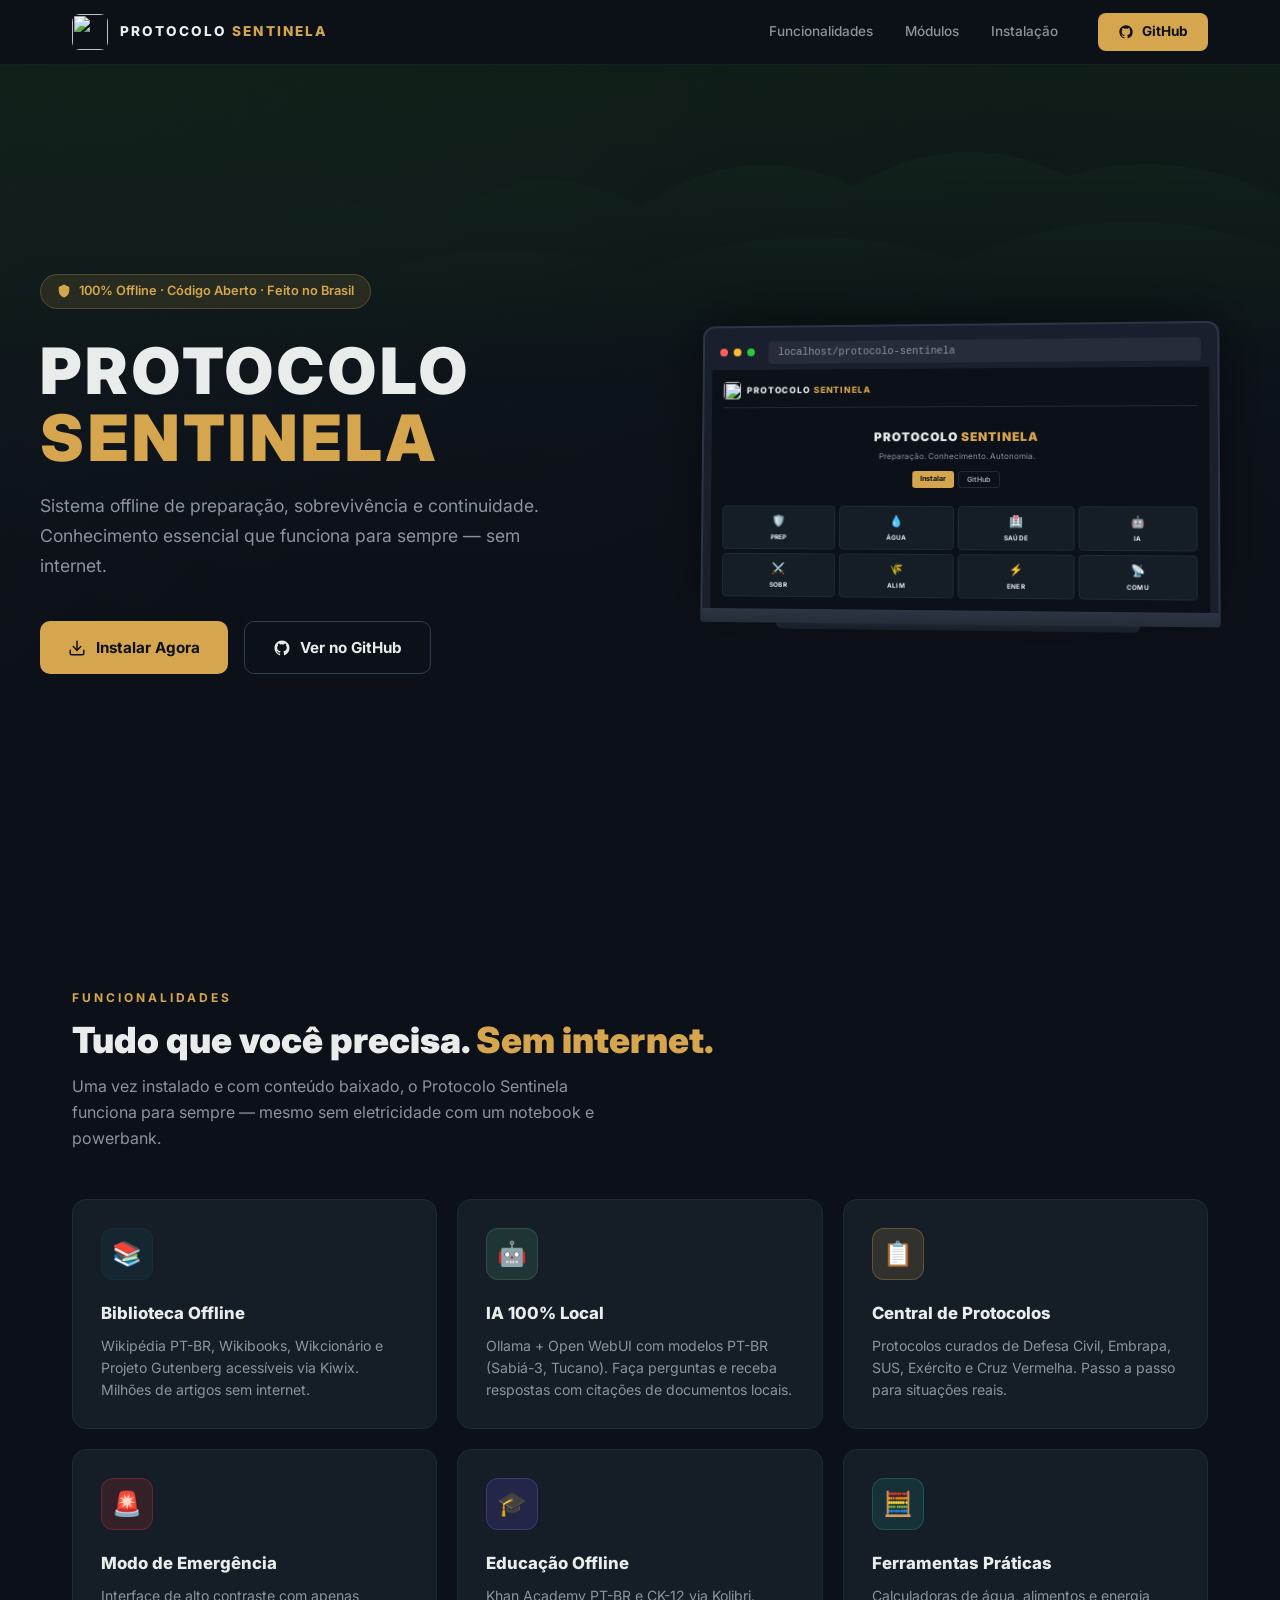
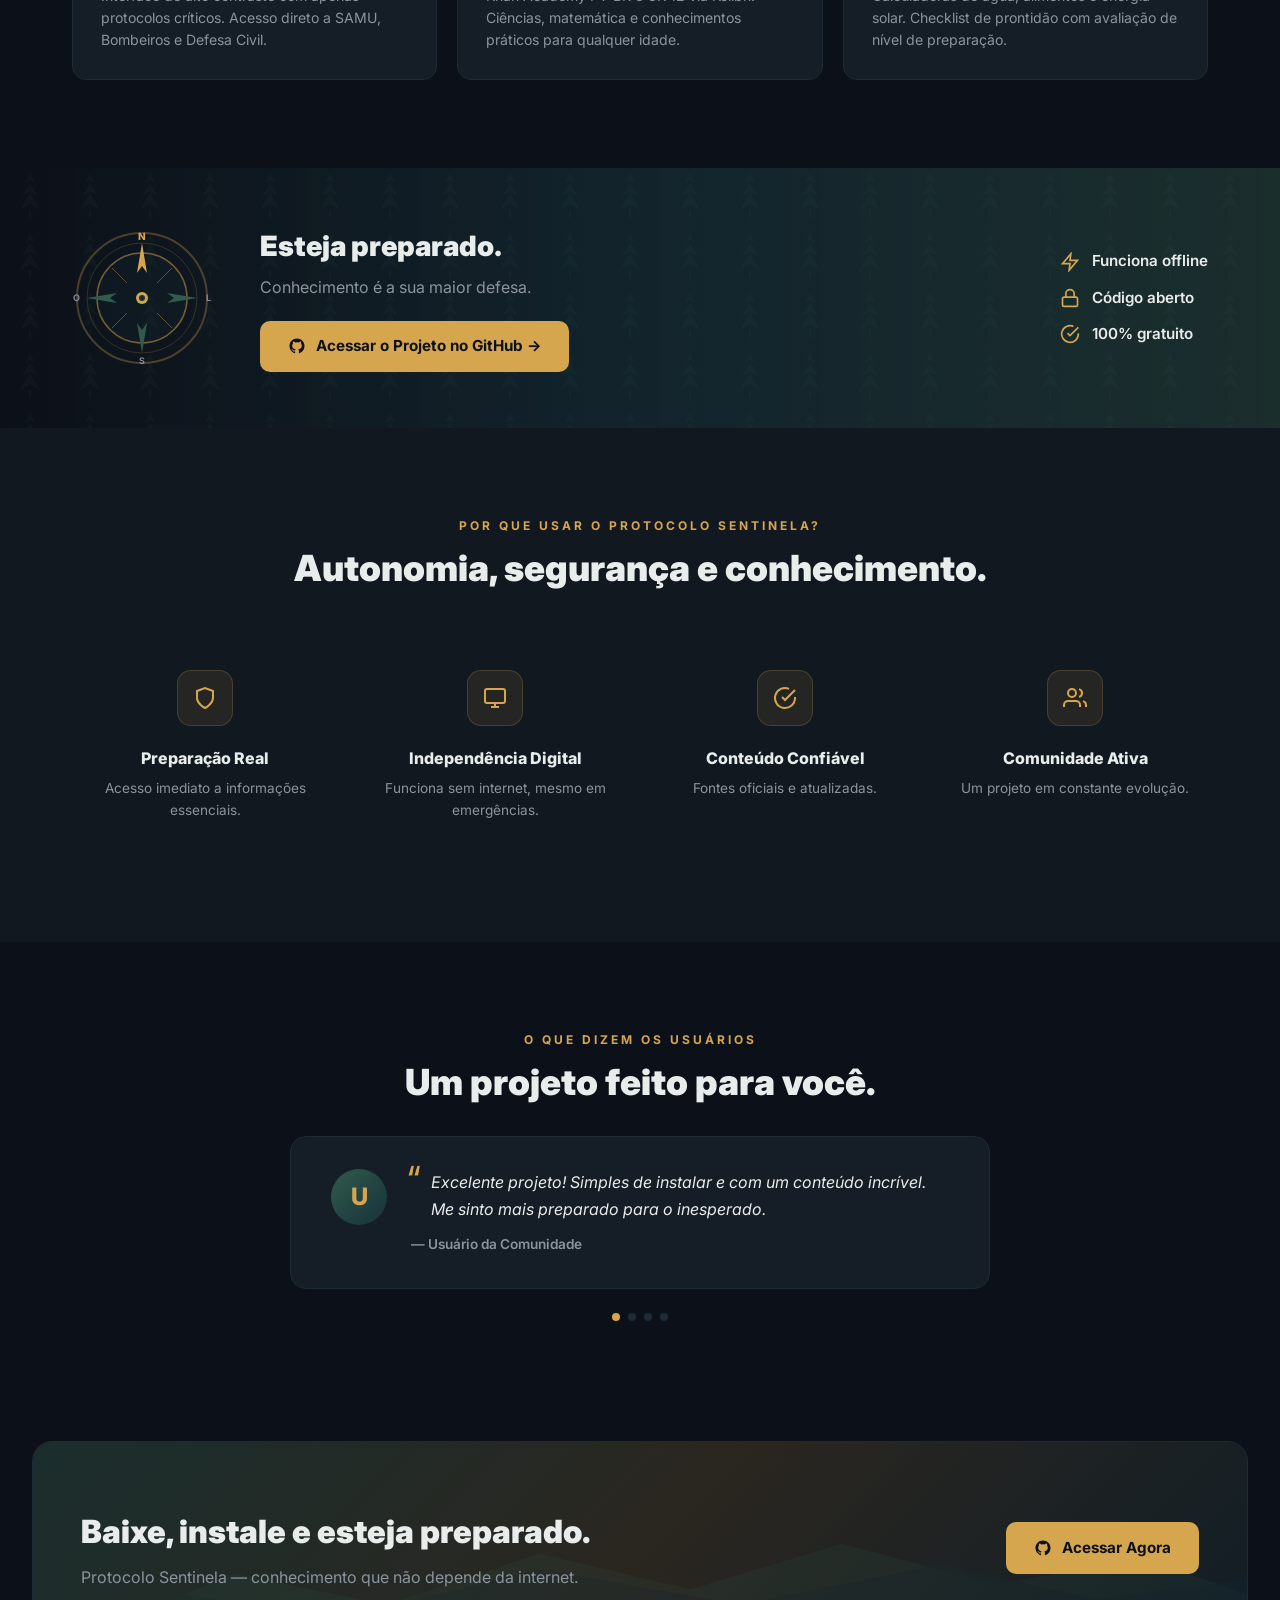
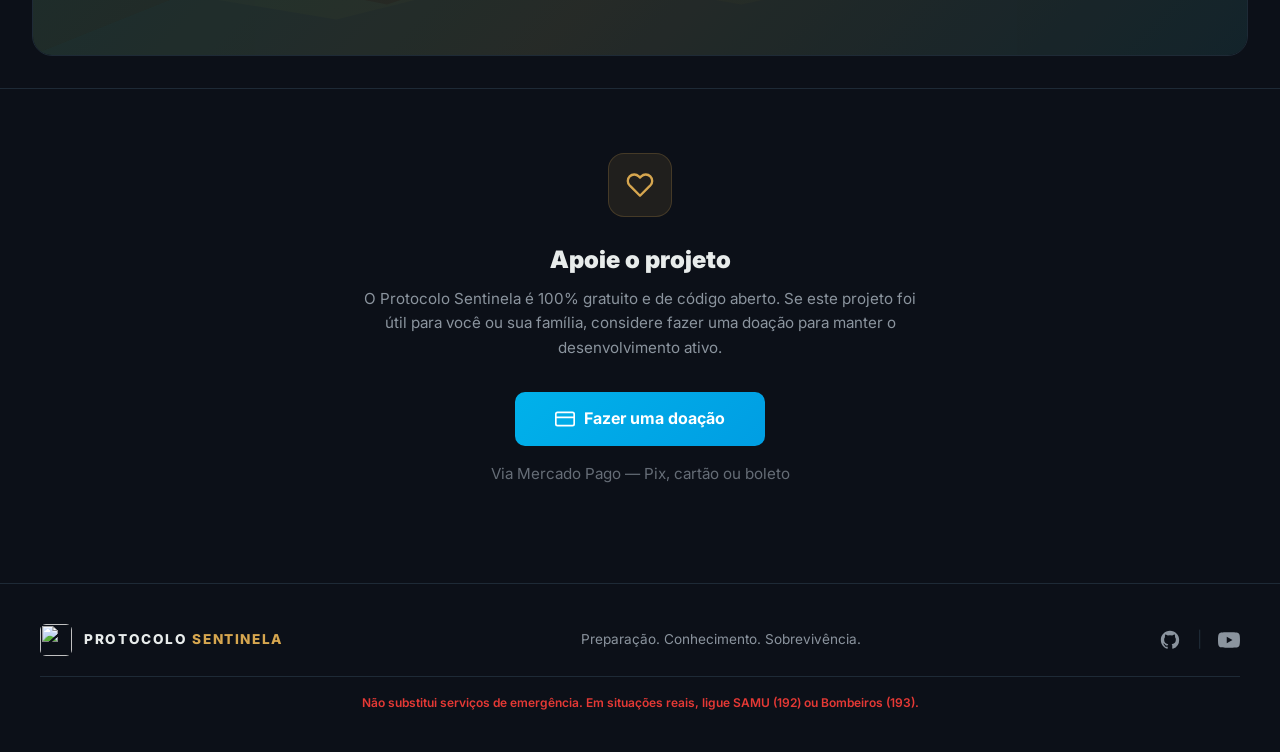
==== commit 47c4e645: "feat: add donation section with Mercado Pago link Adds "Apoie o projeto" section before the footer w" ====
--- a/docs/index.html
+++ b/docs/index.html
@@ -748,6 +748,78 @@
 
         .btn-cta {
             white-space: nowrap;
+        }
+
+        /* ── Footer ───────────────────────────────────── */
+
+        /* ── Donate ────────────────────────────────────── */
+
+        .donate {
+            text-align: center;
+            padding: 4rem 2rem;
+            border-top: 1px solid var(--borda);
+        }
+
+        .donate-inner {
+            max-width: 560px;
+            margin: 0 auto;
+        }
+
+        .donate-icon {
+            width: 64px;
+            height: 64px;
+            margin: 0 auto 1.5rem;
+            border-radius: 16px;
+            background: rgba(214, 166, 79, 0.1);
+            border: 1px solid rgba(214, 166, 79, 0.2);
+            display: flex;
+            align-items: center;
+            justify-content: center;
+        }
+
+        .donate-icon svg { width: 28px; height: 28px; color: var(--ambar); }
+
+        .donate h3 {
+            font-size: 1.5rem;
+            font-weight: 900;
+            margin-bottom: 0.5rem;
+        }
+
+        .donate p {
+            color: var(--texto-muted);
+            font-size: 0.95rem;
+            margin-bottom: 2rem;
+            line-height: 1.6;
+        }
+
+        .btn-donate {
+            background: linear-gradient(135deg, #00b1ea, #009ee3);
+            color: white;
+            font-size: 1rem;
+            padding: 0.9rem 2.5rem;
+            border-radius: 10px;
+            display: inline-flex;
+            align-items: center;
+            gap: 0.6rem;
+            font-weight: 700;
+            transition: all 0.2s;
+            border: none;
+            cursor: pointer;
+        }
+
+        .btn-donate:hover {
+            transform: translateY(-2px);
+            box-shadow: 0 8px 24px rgba(0, 177, 234, 0.3);
+            background: linear-gradient(135deg, #00c4ff, #00afe8);
+        }
+
+        .btn-donate svg { width: 20px; height: 20px; }
+
+        .donate-note {
+            margin-top: 1rem;
+            font-size: 0.75rem;
+            color: var(--texto-muted);
+            opacity: 0.7;
         }
 
         /* ── Footer ───────────────────────────────────── */
@@ -1117,6 +1189,22 @@
     </div>
 </section>
 
+<!-- ── Donate ──────────────────────────────────── -->
+<section class="donate">
+    <div class="donate-inner">
+        <div class="donate-icon">
+            <svg viewBox="0 0 24 24" fill="none" stroke="currentColor" stroke-width="2" stroke-linecap="round" stroke-linejoin="round"><path d="M20.84 4.61a5.5 5.5 0 0 0-7.78 0L12 5.67l-1.06-1.06a5.5 5.5 0 0 0-7.78 7.78l1.06 1.06L12 21.23l7.78-7.78 1.06-1.06a5.5 5.5 0 0 0 0-7.78z"/></svg>
+        </div>
+        <h3>Apoie o projeto</h3>
+        <p>O Protocolo Sentinela é 100% gratuito e de código aberto. Se este projeto foi útil para você ou sua família, considere fazer uma doação para manter o desenvolvimento ativo.</p>
+        <a href="https://link.mercadopago.com.br/eritong" target="_blank" rel="noopener" class="btn-donate">
+            <svg viewBox="0 0 24 24" fill="none" stroke="currentColor" stroke-width="2" stroke-linecap="round" stroke-linejoin="round"><rect x="1" y="4" width="22" height="16" rx="2" ry="2"/><line x1="1" y1="10" x2="23" y2="10"/></svg>
+            Fazer uma doação
+        </a>
+        <p class="donate-note">Via Mercado Pago — Pix, cartão ou boleto</p>
+    </div>
+</section>
+
 <!-- ── Footer ──────────────────────────────────── -->
 <footer class="footer">
     <div class="footer-inner">
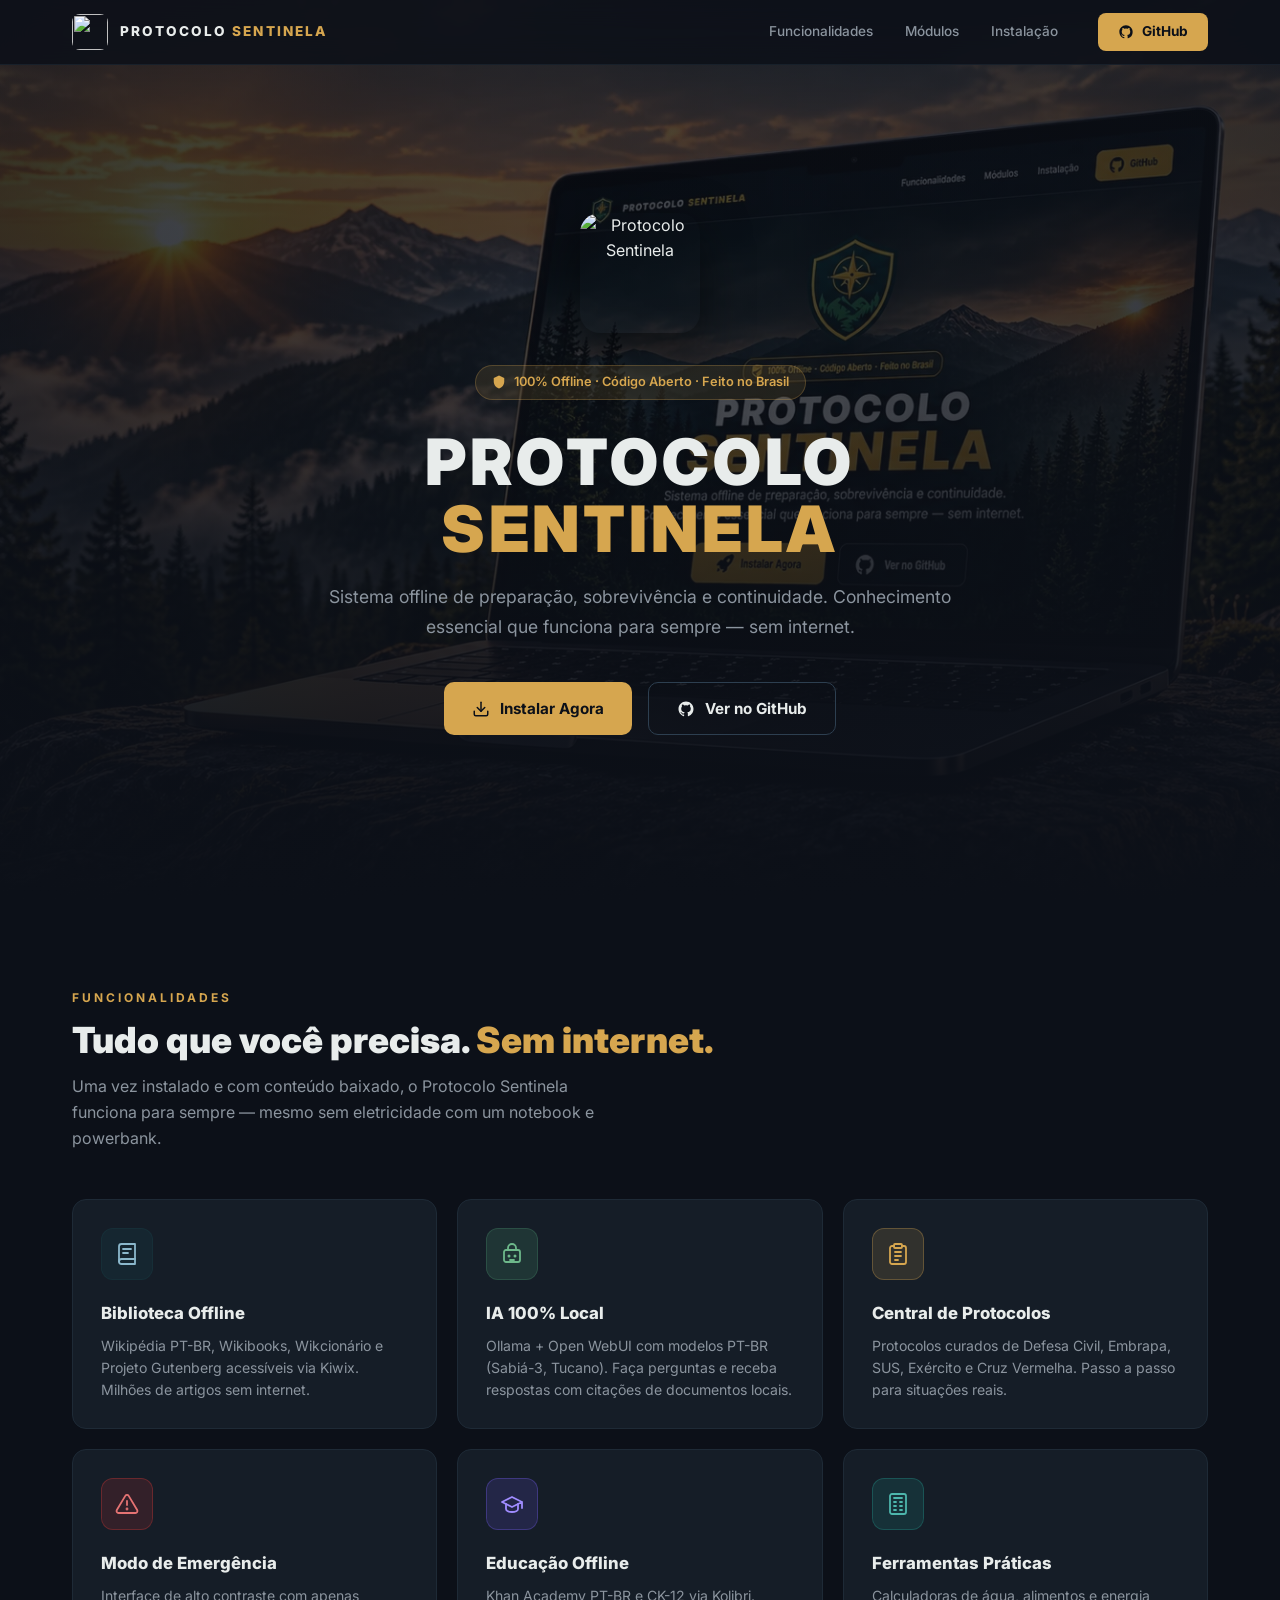
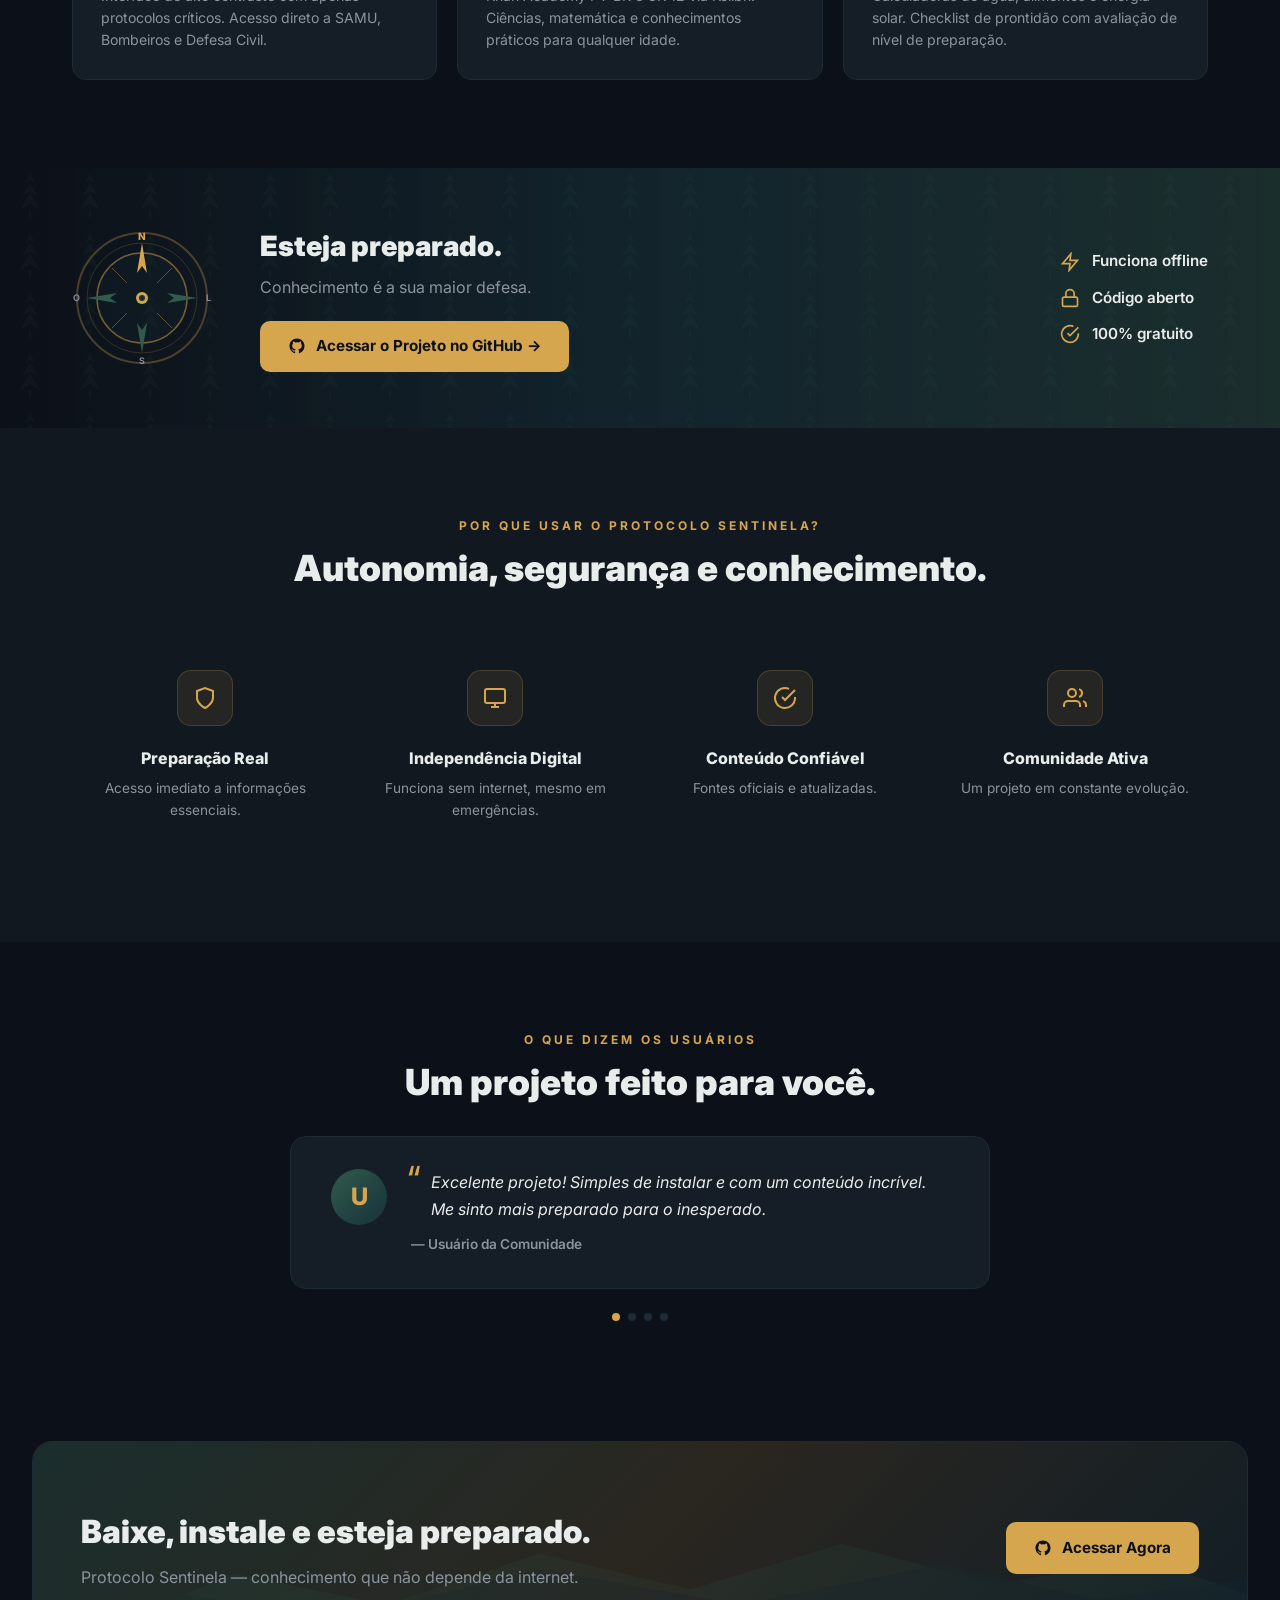
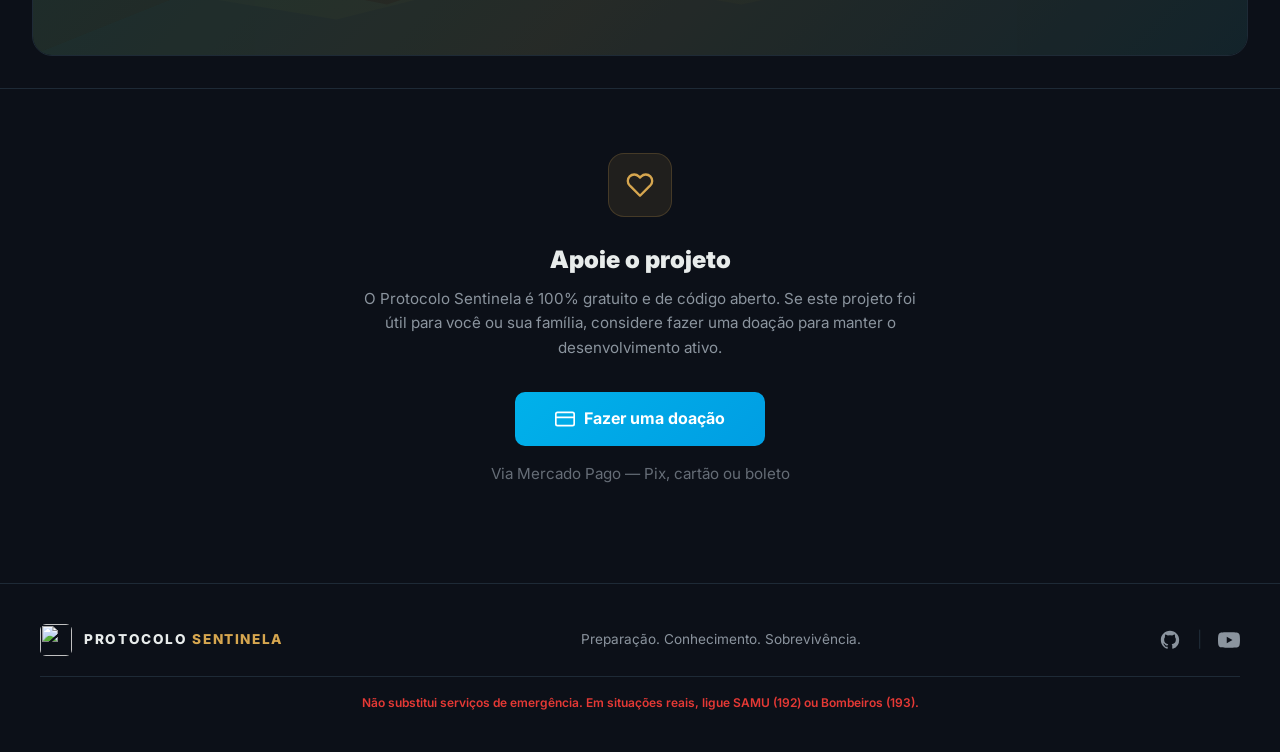
==== commit 6b372e2d: "feat: add hero banner image and replace emoji icons with SVG - Use user-provided hero banner photo a" ====
--- a/docs/index.html
+++ b/docs/index.html
@@ -130,8 +130,11 @@
             min-height: 100vh;
             display: flex;
             align-items: center;
+            justify-content: center;
             padding: 7rem 2rem 4rem;
             overflow: hidden;
+            text-align: center;
+            background: url('img/hero-banner.webp') center center / cover no-repeat;
         }
 
         .hero::before {
@@ -139,51 +142,22 @@
             position: absolute;
             inset: 0;
             background:
-                linear-gradient(180deg, rgba(12,16,24,0) 0%, rgba(12,16,24,0.6) 40%, var(--fundo) 100%),
-                linear-gradient(135deg, rgba(49,91,76,0.3) 0%, transparent 40%),
-                linear-gradient(225deg, rgba(23,49,58,0.3) 0%, transparent 40%),
-                radial-gradient(ellipse at 30% 20%, rgba(49,91,76,0.2) 0%, transparent 50%),
-                radial-gradient(ellipse at 70% 30%, rgba(23,49,58,0.15) 0%, transparent 50%);
+                linear-gradient(180deg, rgba(12,16,24,0.5) 0%, rgba(12,16,24,0.65) 50%, var(--fundo) 100%),
+                radial-gradient(ellipse at 50% 40%, rgba(12,16,24,0.3) 0%, rgba(12,16,24,0.7) 100%);
             z-index: 0;
-        }
-
-        .hero-trees {
-            position: absolute;
-            top: 0;
-            left: 0;
-            right: 0;
-            height: 400px;
-            background:
-                linear-gradient(180deg, rgba(15,30,20,0.9) 0%, rgba(12,16,24,0) 100%);
-            z-index: 0;
-            overflow: hidden;
-        }
-
-        .hero-trees::before {
-            content: '';
-            position: absolute;
-            bottom: 0;
-            left: 0;
-            right: 0;
-            height: 300px;
-            background: url("data:image/svg+xml,%3Csvg xmlns='http://www.w3.org/2000/svg' viewBox='0 0 1200 300'%3E%3Cdefs%3E%3ClinearGradient id='g1' x1='0' y1='0' x2='0' y2='1'%3E%3Cstop offset='0' stop-color='%23142a1e'/%3E%3Cstop offset='1' stop-color='%230c1018' stop-opacity='0'/%3E%3C/linearGradient%3E%3C/defs%3E%3Cpath d='M0 300 L0 180 Q100 120 200 160 Q300 80 400 140 Q500 60 600 120 Q700 50 800 100 Q900 40 1000 90 Q1100 60 1200 110 L1200 300Z' fill='url(%23g1)' opacity='0.6'/%3E%3Cpath d='M0 300 L0 220 Q150 160 300 200 Q450 130 600 180 Q750 120 900 170 Q1050 100 1200 160 L1200 300Z' fill='url(%23g1)' opacity='0.4'/%3E%3C/svg%3E") center bottom / cover no-repeat;
-            opacity: 0.7;
         }
 
         .hero-inner {
             position: relative;
             z-index: 1;
-            max-width: 1200px;
+            max-width: 700px;
             margin: 0 auto;
-            display: grid;
-            grid-template-columns: 1fr 1fr;
-            gap: 4rem;
-            align-items: center;
             width: 100%;
         }
 
         .hero-content {
-            max-width: 540px;
+            max-width: 700px;
+            margin: 0 auto;
         }
 
         .hero-badge {
@@ -219,10 +193,20 @@
             line-height: 1.7;
         }
 
+        .hero-logo-big {
+            width: 120px;
+            height: 120px;
+            border-radius: 20px;
+            margin: 0 auto 2rem;
+            display: block;
+            box-shadow: 0 16px 48px rgba(0,0,0,0.5);
+        }
+
         .hero-buttons {
             display: flex;
             gap: 1rem;
             flex-wrap: wrap;
+            justify-content: center;
         }
 
         .btn {
@@ -255,168 +239,6 @@
 
         .btn-outline:hover { border-color: var(--ambar); transform: translateY(-1px); }
 
-        /* ── Laptop mockup ────────────────────────────── */
-
-        .hero-mockup {
-            position: relative;
-            perspective: 1200px;
-        }
-
-        .laptop {
-            position: relative;
-            width: 100%;
-            max-width: 520px;
-            margin: 0 auto;
-            transform: rotateY(-5deg) rotateX(2deg);
-            transition: transform 0.4s ease;
-        }
-
-        .laptop:hover {
-            transform: rotateY(-2deg) rotateX(1deg);
-        }
-
-        .laptop-screen {
-            background: #1a1f2e;
-            border-radius: 12px 12px 0 0;
-            border: 2px solid #2d3545;
-            border-bottom: none;
-            padding: 8px 8px 0 8px;
-            box-shadow: 0 -4px 60px rgba(0,0,0,0.5);
-        }
-
-        .laptop-topbar {
-            display: flex;
-            align-items: center;
-            padding: 6px 8px;
-            gap: 6px;
-        }
-
-        .laptop-dot { width: 8px; height: 8px; border-radius: 50%; }
-        .laptop-dot-r { background: #ff5f57; }
-        .laptop-dot-y { background: #ffbd2e; }
-        .laptop-dot-g { background: #28c840; }
-
-        .laptop-url {
-            flex: 1;
-            margin-left: 8px;
-            padding: 3px 10px;
-            background: rgba(255,255,255,0.06);
-            border-radius: 4px;
-            font-size: 0.65rem;
-            color: var(--texto-muted);
-            font-family: monospace;
-        }
-
-        .laptop-viewport {
-            background: var(--fundo);
-            border-radius: 2px;
-            padding: 12px;
-            min-height: 240px;
-            overflow: hidden;
-        }
-
-        .mock-nav {
-            display: flex;
-            align-items: center;
-            gap: 6px;
-            margin-bottom: 12px;
-            padding-bottom: 8px;
-            border-bottom: 1px solid var(--borda);
-        }
-
-        .mock-logo {
-            width: 18px;
-            height: 18px;
-            border-radius: 4px;
-        }
-
-        .mock-nav-text {
-            font-size: 0.55rem;
-            font-weight: 800;
-            letter-spacing: 0.1em;
-            text-transform: uppercase;
-        }
-
-        .mock-nav-text span { color: var(--ambar); }
-
-        .mock-hero {
-            text-align: center;
-            padding: 8px 0;
-        }
-
-        .mock-hero-title {
-            font-size: 0.75rem;
-            font-weight: 900;
-            letter-spacing: 0.08em;
-            margin-bottom: 4px;
-        }
-
-        .mock-hero-title span { color: var(--ambar); }
-
-        .mock-hero-sub {
-            font-size: 0.5rem;
-            color: var(--texto-muted);
-            margin-bottom: 8px;
-        }
-
-        .mock-btns {
-            display: flex;
-            gap: 4px;
-            justify-content: center;
-        }
-
-        .mock-btn {
-            font-size: 0.45rem;
-            padding: 2px 8px;
-            border-radius: 3px;
-            font-weight: 700;
-        }
-
-        .mock-btn-p { background: var(--ambar); color: var(--fundo); }
-        .mock-btn-s { border: 1px solid var(--borda); color: var(--texto-muted); }
-
-        .mock-modules {
-            display: grid;
-            grid-template-columns: repeat(4, 1fr);
-            gap: 4px;
-            margin-top: 10px;
-        }
-
-        .mock-mod {
-            background: var(--fundo-card);
-            border: 1px solid var(--borda);
-            border-radius: 4px;
-            padding: 6px 2px;
-            text-align: center;
-            font-size: 0.7rem;
-        }
-
-        .mock-mod-label {
-            font-size: 0.4rem;
-            font-weight: 700;
-            margin-top: 2px;
-            text-transform: uppercase;
-            letter-spacing: 0.03em;
-        }
-
-        .laptop-base {
-            background: linear-gradient(180deg, #2d3545, #252d38);
-            height: 14px;
-            border-radius: 0 0 4px 4px;
-            position: relative;
-        }
-
-        .laptop-base::after {
-            content: '';
-            position: absolute;
-            bottom: -6px;
-            left: 15%;
-            right: 15%;
-            height: 6px;
-            background: linear-gradient(180deg, #1e2530, #181e28);
-            border-radius: 0 0 8px 8px;
-        }
-
         /* ── Section common ───────────────────────────── */
 
         .section {
@@ -480,7 +302,11 @@
             align-items: center;
             justify-content: center;
             margin-bottom: 1.25rem;
-            font-size: 1.5rem;
+        }
+
+        .feature-icon-wrap svg {
+            width: 24px;
+            height: 24px;
         }
 
         .fi-blue { background: rgba(23, 49, 58, 0.5); border: 1px solid rgba(23, 49, 58, 0.8); }
@@ -892,9 +718,7 @@
         /* ── Responsive ───────────────────────────────── */
 
         @media (max-width: 1024px) {
-            .hero-inner { grid-template-columns: 1fr; gap: 3rem; }
             .hero-content { max-width: 100%; }
-            .hero-mockup { display: none; }
             .hero h1 { font-size: 3rem; }
             .features-grid { grid-template-columns: repeat(2, 1fr); }
             .why-grid { grid-template-columns: repeat(2, 1fr); }
@@ -953,9 +777,9 @@
 
 <!-- ── Hero ─────────────────────────────────────── -->
 <section class="hero">
-    <div class="hero-trees"></div>
     <div class="hero-inner">
         <div class="hero-content">
+            <img src="https://raw.githubusercontent.com/guedeseri-byte/protocolo-sentinela/master/portal/static/img/logo.png" alt="Protocolo Sentinela" class="hero-logo-big">
             <div class="hero-badge">
                 <svg viewBox="0 0 24 24" fill="currentColor"><path d="M12 1L3 5v6c0 5.55 3.84 10.74 9 12 5.16-1.26 9-6.45 9-12V5l-9-4z"/></svg>
                 100% Offline · Código Aberto · Feito no Brasil
@@ -976,44 +800,6 @@
                 </a>
             </div>
         </div>
-
-        <div class="hero-mockup">
-            <div class="laptop">
-                <div class="laptop-screen">
-                    <div class="laptop-topbar">
-                        <div class="laptop-dot laptop-dot-r"></div>
-                        <div class="laptop-dot laptop-dot-y"></div>
-                        <div class="laptop-dot laptop-dot-g"></div>
-                        <div class="laptop-url">localhost/protocolo-sentinela</div>
-                    </div>
-                    <div class="laptop-viewport">
-                        <div class="mock-nav">
-                            <img src="https://raw.githubusercontent.com/guedeseri-byte/protocolo-sentinela/master/portal/static/img/logo.png" alt="" class="mock-logo">
-                            <span class="mock-nav-text">PROTOCOLO <span>SENTINELA</span></span>
-                        </div>
-                        <div class="mock-hero">
-                            <div class="mock-hero-title">PROTOCOLO <span>SENTINELA</span></div>
-                            <div class="mock-hero-sub">Preparação. Conhecimento. Autonomia.</div>
-                            <div class="mock-btns">
-                                <span class="mock-btn mock-btn-p">Instalar</span>
-                                <span class="mock-btn mock-btn-s">GitHub</span>
-                            </div>
-                        </div>
-                        <div class="mock-modules">
-                            <div class="mock-mod">🛡️<div class="mock-mod-label">PREP</div></div>
-                            <div class="mock-mod">💧<div class="mock-mod-label">ÁGUA</div></div>
-                            <div class="mock-mod">🏥<div class="mock-mod-label">SAÚDE</div></div>
-                            <div class="mock-mod">🤖<div class="mock-mod-label">IA</div></div>
-                            <div class="mock-mod">⚔️<div class="mock-mod-label">SOBR</div></div>
-                            <div class="mock-mod">🌾<div class="mock-mod-label">ALIM</div></div>
-                            <div class="mock-mod">⚡<div class="mock-mod-label">ENER</div></div>
-                            <div class="mock-mod">📡<div class="mock-mod-label">COMU</div></div>
-                        </div>
-                    </div>
-                </div>
-                <div class="laptop-base"></div>
-            </div>
-        </div>
     </div>
 </section>
 
@@ -1025,32 +811,32 @@
 
     <div class="features-grid">
         <div class="feature-card">
-            <div class="feature-icon-wrap fi-blue">📚</div>
+            <div class="feature-icon-wrap fi-blue"><svg viewBox="0 0 24 24" fill="none" stroke="#8bb8cc" stroke-width="1.8" stroke-linecap="round" stroke-linejoin="round"><path d="M4 19.5A2.5 2.5 0 0 1 6.5 17H20"/><path d="M6.5 2H20v20H6.5A2.5 2.5 0 0 1 4 19.5v-15A2.5 2.5 0 0 1 6.5 2z"/><line x1="8" y1="7" x2="16" y2="7"/><line x1="8" y1="11" x2="13" y2="11"/></svg></div>
             <h3>Biblioteca Offline</h3>
             <p>Wikipédia PT-BR, Wikibooks, Wikcionário e Projeto Gutenberg acessíveis via Kiwix. Milhões de artigos sem internet.</p>
         </div>
         <div class="feature-card">
-            <div class="feature-icon-wrap fi-green">🤖</div>
+            <div class="feature-icon-wrap fi-green"><svg viewBox="0 0 24 24" fill="none" stroke="#6db88a" stroke-width="1.8" stroke-linecap="round" stroke-linejoin="round"><path d="M12 2a4 4 0 0 1 4 4v2H8V6a4 4 0 0 1 4-4z"/><rect x="4" y="8" width="16" height="12" rx="2"/><circle cx="9" cy="14" r="1.5" fill="#6db88a" stroke="none"/><circle cx="15" cy="14" r="1.5" fill="#6db88a" stroke="none"/><line x1="10" y1="18" x2="14" y2="18"/></svg></div>
             <h3>IA 100% Local</h3>
             <p>Ollama + Open WebUI com modelos PT-BR (Sabiá-3, Tucano). Faça perguntas e receba respostas com citações de documentos locais.</p>
         </div>
         <div class="feature-card">
-            <div class="feature-icon-wrap fi-amber">📋</div>
+            <div class="feature-icon-wrap fi-amber"><svg viewBox="0 0 24 24" fill="none" stroke="#D6A64F" stroke-width="1.8" stroke-linecap="round" stroke-linejoin="round"><path d="M16 4h2a2 2 0 0 1 2 2v14a2 2 0 0 1-2 2H6a2 2 0 0 1-2-2V6a2 2 0 0 1 2-2h2"/><rect x="8" y="2" width="8" height="4" rx="1"/><line x1="9" y1="10" x2="15" y2="10"/><line x1="9" y1="14" x2="15" y2="14"/><line x1="9" y1="18" x2="12" y2="18"/></svg></div>
             <h3>Central de Protocolos</h3>
             <p>Protocolos curados de Defesa Civil, Embrapa, SUS, Exército e Cruz Vermelha. Passo a passo para situações reais.</p>
         </div>
         <div class="feature-card">
-            <div class="feature-icon-wrap fi-red">🚨</div>
+            <div class="feature-icon-wrap fi-red"><svg viewBox="0 0 24 24" fill="none" stroke="#e57373" stroke-width="1.8" stroke-linecap="round" stroke-linejoin="round"><path d="M10.29 3.86L1.82 18a2 2 0 0 0 1.71 3h16.94a2 2 0 0 0 1.71-3L13.71 3.86a2 2 0 0 0-3.42 0z"/><line x1="12" y1="9" x2="12" y2="13"/><circle cx="12" cy="17" r="0.5" fill="#e57373"/></svg></div>
             <h3>Modo de Emergência</h3>
             <p>Interface de alto contraste com apenas protocolos críticos. Acesso direto a SAMU, Bombeiros e Defesa Civil.</p>
         </div>
         <div class="feature-card">
-            <div class="feature-icon-wrap fi-purple">🎓</div>
+            <div class="feature-icon-wrap fi-purple"><svg viewBox="0 0 24 24" fill="none" stroke="#a08cff" stroke-width="1.8" stroke-linecap="round" stroke-linejoin="round"><path d="M22 10v6M2 10l10-5 10 5-10 5z"/><path d="M6 12v5c0 1.66 2.69 3 6 3s6-1.34 6-3v-5"/></svg></div>
             <h3>Educação Offline</h3>
             <p>Khan Academy PT-BR e CK-12 via Kolibri. Ciências, matemática e conhecimentos práticos para qualquer idade.</p>
         </div>
         <div class="feature-card">
-            <div class="feature-icon-wrap fi-teal">🧮</div>
+            <div class="feature-icon-wrap fi-teal"><svg viewBox="0 0 24 24" fill="none" stroke="#4db6ac" stroke-width="1.8" stroke-linecap="round" stroke-linejoin="round"><rect x="4" y="2" width="16" height="20" rx="2"/><line x1="8" y1="6" x2="16" y2="6"/><line x1="8" y1="10" x2="10" y2="10"/><line x1="14" y1="10" x2="16" y2="10"/><line x1="8" y1="14" x2="10" y2="14"/><line x1="14" y1="14" x2="16" y2="14"/><line x1="8" y1="18" x2="10" y2="18"/><line x1="14" y1="18" x2="16" y2="18"/></svg></div>
             <h3>Ferramentas Práticas</h3>
             <p>Calculadoras de água, alimentos e energia solar. Checklist de prontidão com avaliação de nível de preparação.</p>
         </div>
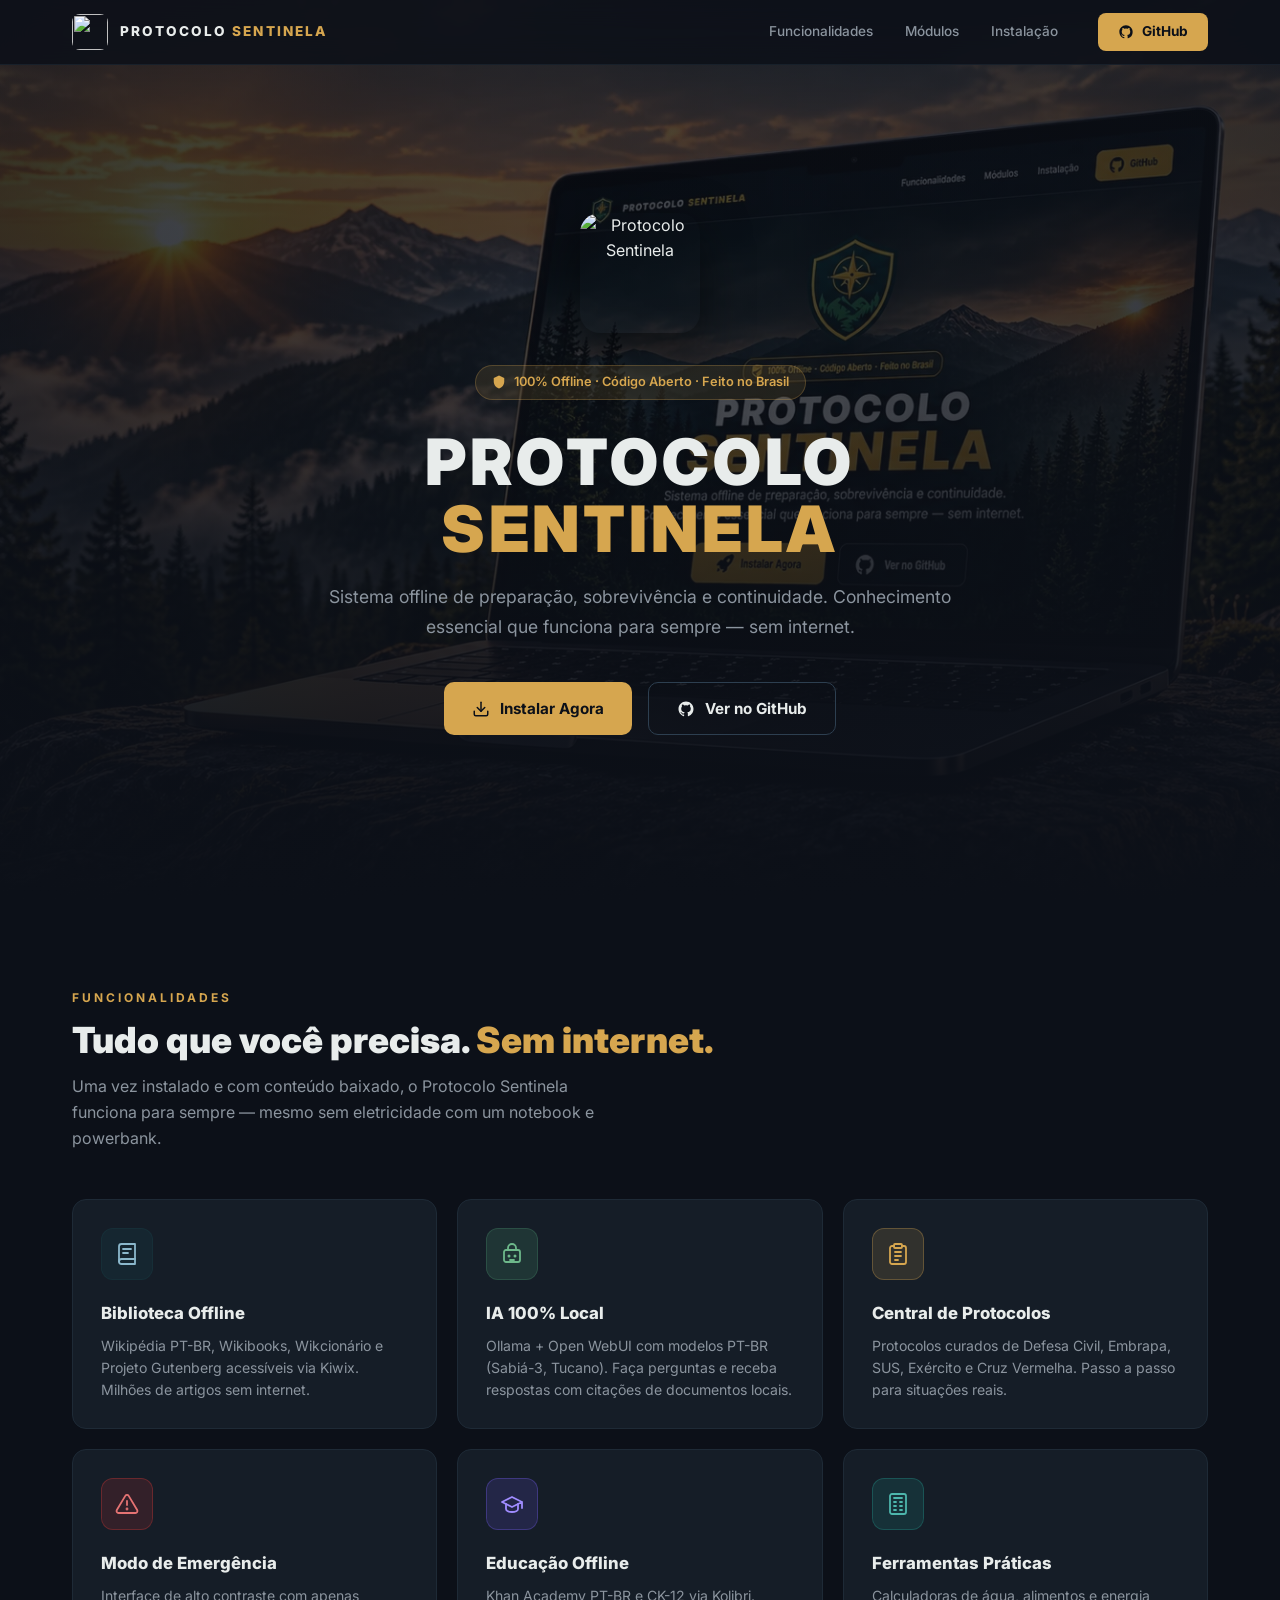
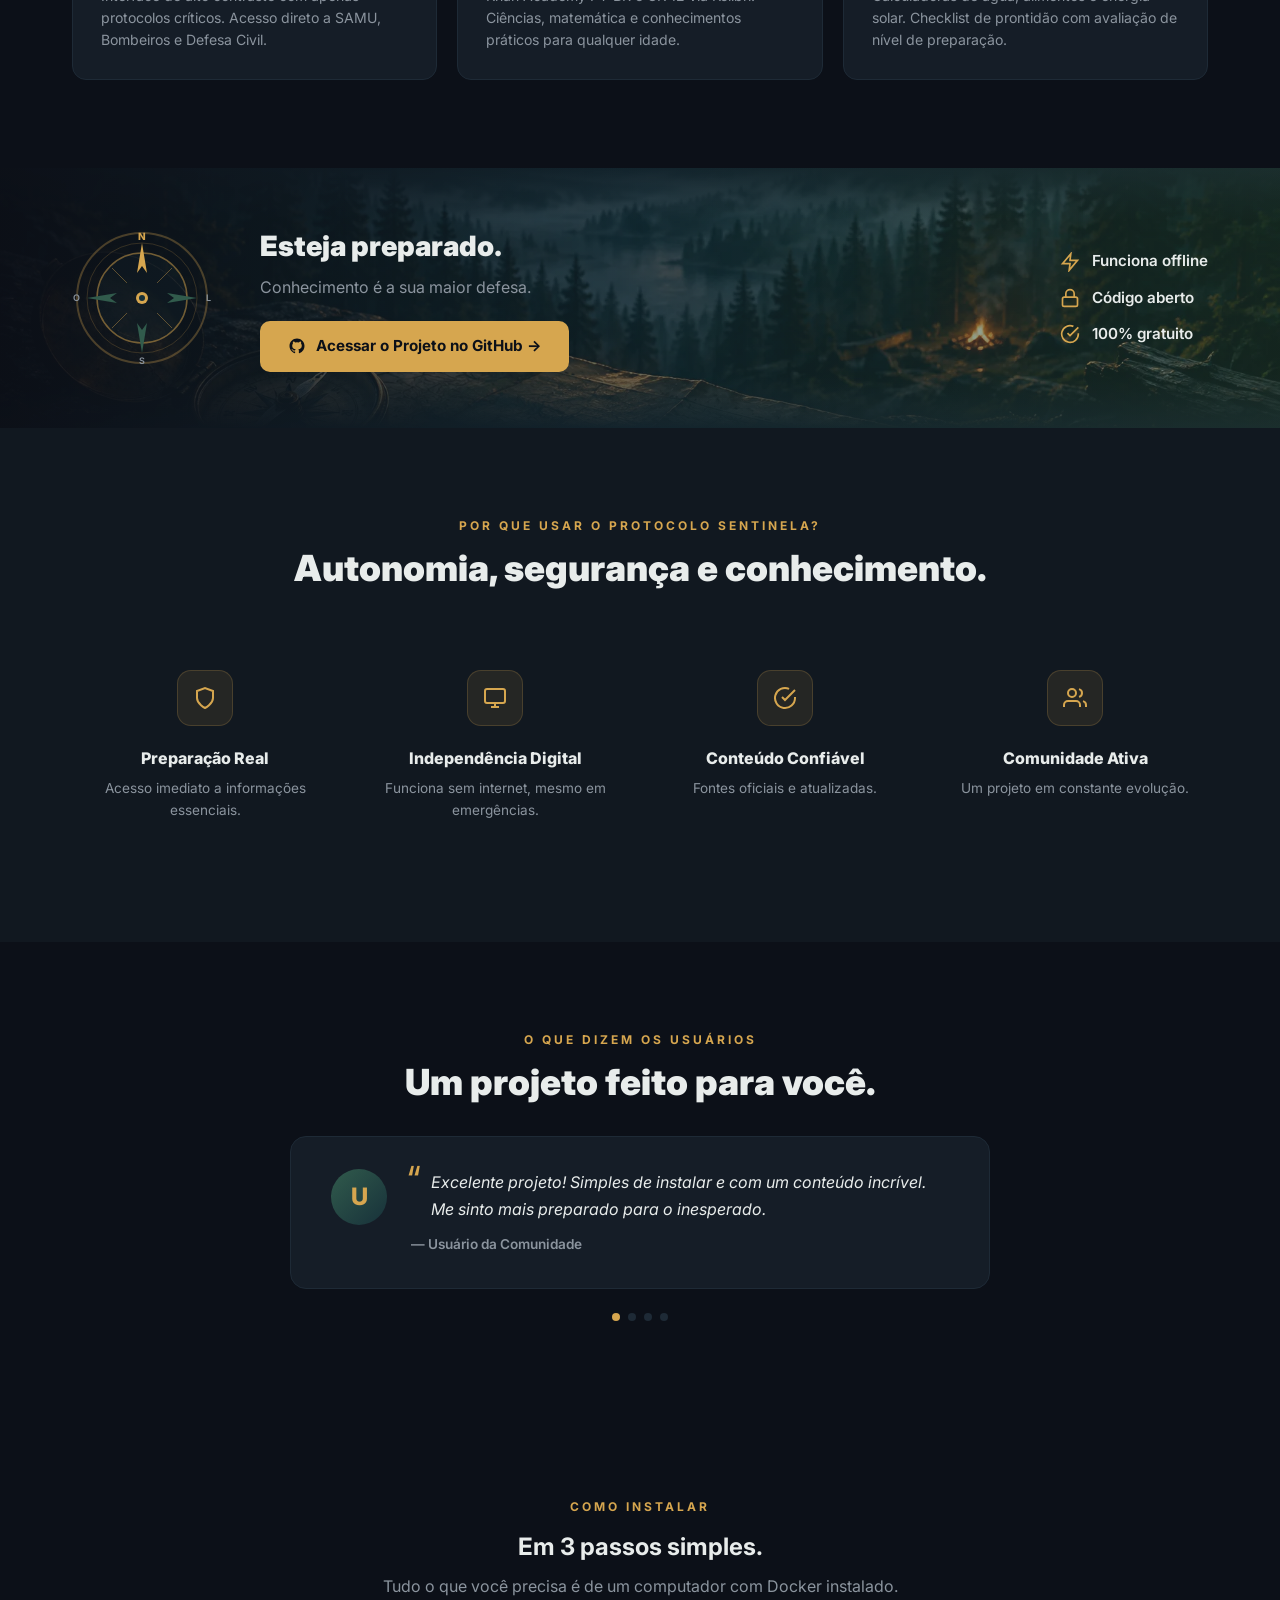
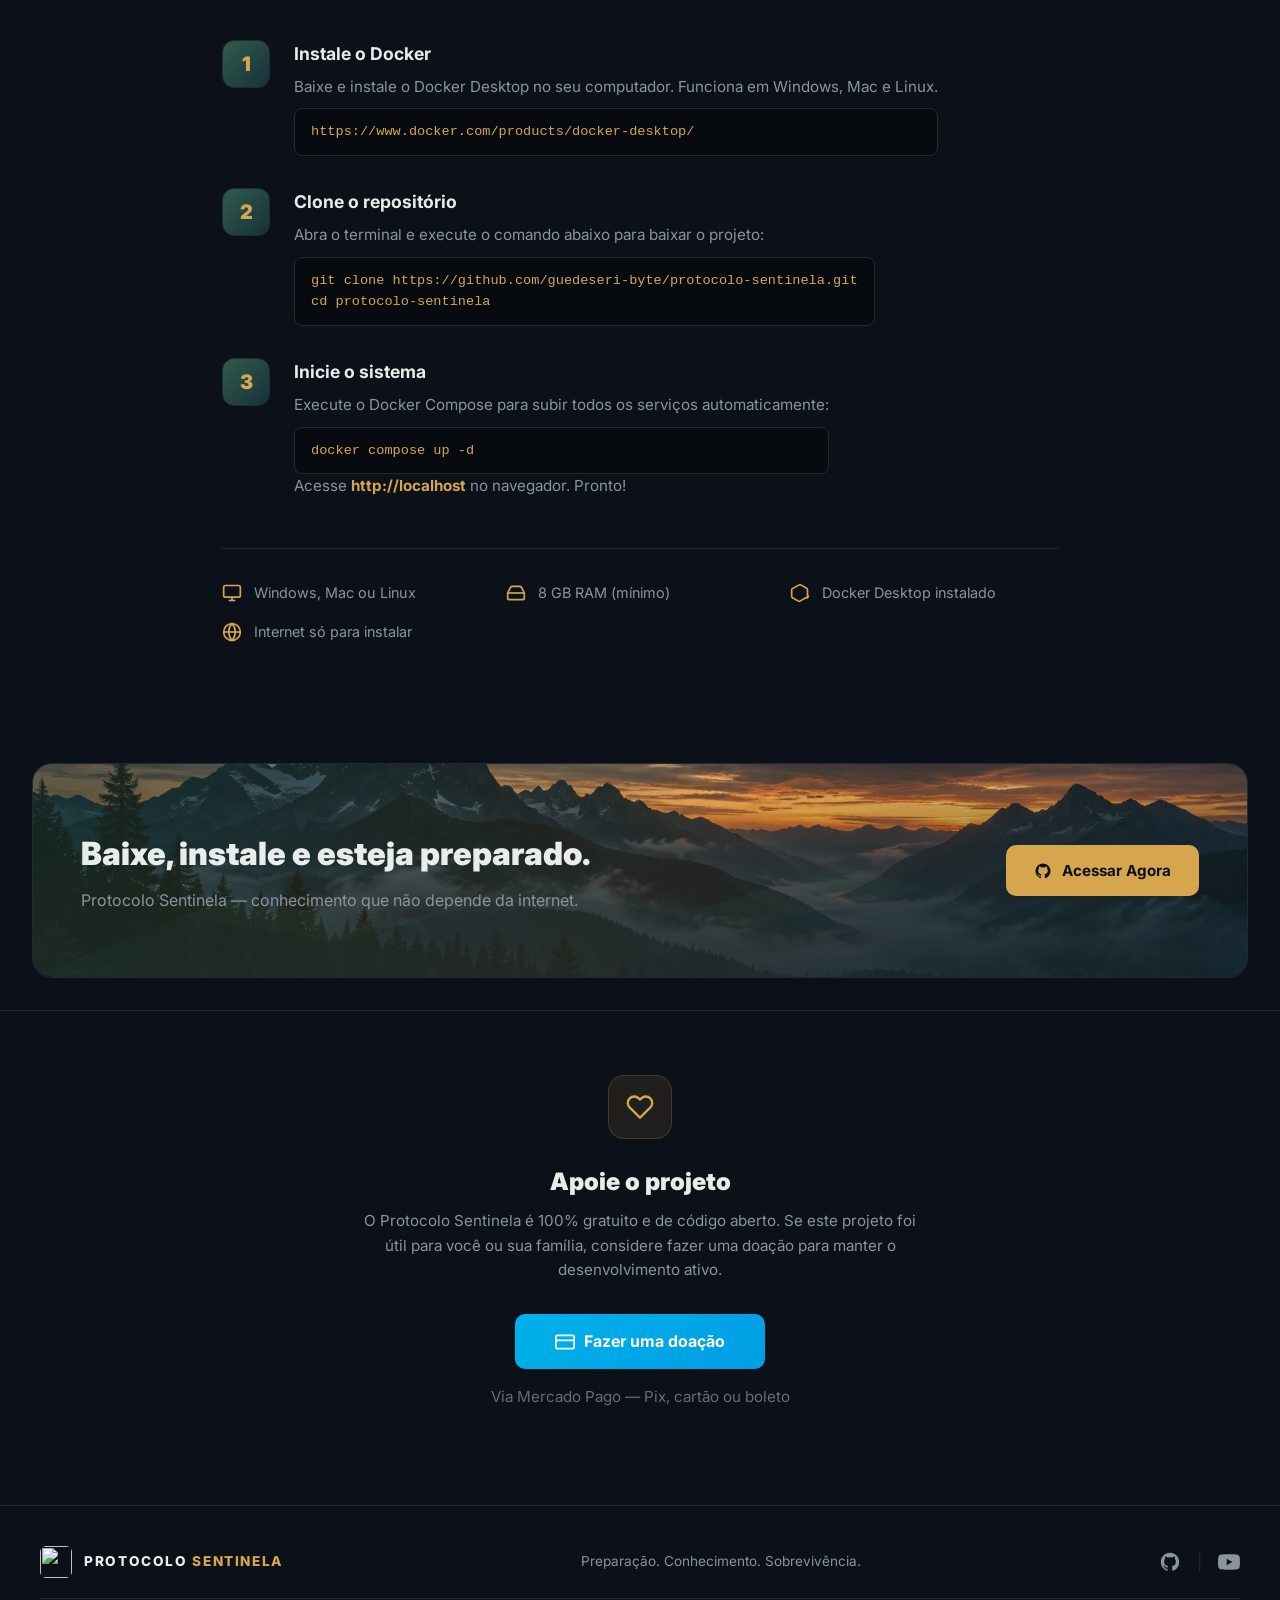
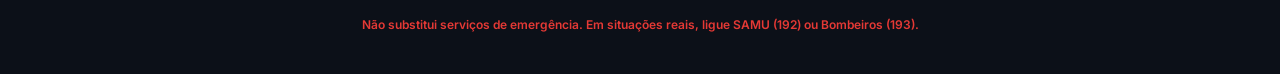
==== commit 8058cd3e: "feat: add section images, installation guide, and fix navigation - Add generated background images f" ====
--- a/docs/index.html
+++ b/docs/index.html
@@ -335,6 +335,7 @@
             margin: 0;
             padding: 0;
             overflow: hidden;
+            background: url('img/banner-bg.webp') center center / cover no-repeat;
         }
 
         .banner-inner {
@@ -359,12 +360,7 @@
             z-index: 0;
         }
 
-        .banner-bg-pattern {
-            position: absolute;
-            inset: 0;
-            opacity: 0.08;
-            background: url("data:image/svg+xml,%3Csvg width='60' height='60' xmlns='http://www.w3.org/2000/svg'%3E%3Cpath d='M30 5 L35 15 L30 12 L25 15Z' fill='%23315B4C'/%3E%3Cpath d='M30 15 L38 28 L30 24 L22 28Z' fill='%23315B4C'/%3E%3Cpath d='M30 25 L40 42 L30 36 L20 42Z' fill='%23315B4C'/%3E%3Crect x='29' y='42' width='2' height='8' fill='%23315B4C'/%3E%3C/svg%3E") repeat;
-        }
+        .banner-bg-pattern { display: none; }
 
         .banner-compass {
             width: 140px;
@@ -520,6 +516,92 @@
 
         .dot.active { background: var(--ambar); }
 
+        /* ── Instalação ──────────────────────────────── */
+
+        .install {
+            padding: 5.5rem 2rem;
+            max-width: 900px;
+            margin: 0 auto;
+        }
+
+        .install-steps {
+            display: flex;
+            flex-direction: column;
+            gap: 2rem;
+            margin-top: 2.5rem;
+        }
+
+        .install-step {
+            display: flex;
+            gap: 1.5rem;
+            align-items: flex-start;
+        }
+
+        .install-num {
+            width: 48px;
+            height: 48px;
+            border-radius: 12px;
+            background: linear-gradient(135deg, var(--verde-profundo), var(--azul-petroleo));
+            border: 1px solid var(--borda);
+            flex-shrink: 0;
+            display: flex;
+            align-items: center;
+            justify-content: center;
+            font-size: 1.25rem;
+            font-weight: 900;
+            color: var(--ambar);
+        }
+
+        .install-step-body h3 {
+            font-size: 1.1rem;
+            font-weight: 700;
+            margin-bottom: 0.4rem;
+        }
+
+        .install-step-body p {
+            color: var(--texto-muted);
+            font-size: 0.95rem;
+            line-height: 1.6;
+            margin-bottom: 0.6rem;
+        }
+
+        .install-code {
+            background: rgba(0,0,0,0.4);
+            border: 1px solid var(--borda);
+            border-radius: 8px;
+            padding: 0.75rem 1rem;
+            font-family: 'JetBrains Mono', monospace;
+            font-size: 0.85rem;
+            color: var(--ambar);
+            overflow-x: auto;
+            white-space: pre;
+            line-height: 1.6;
+        }
+
+        .install-reqs {
+            display: grid;
+            grid-template-columns: repeat(auto-fit, minmax(200px, 1fr));
+            gap: 1rem;
+            margin-top: 2.5rem;
+            padding-top: 2rem;
+            border-top: 1px solid var(--borda);
+        }
+
+        .install-req {
+            display: flex;
+            align-items: center;
+            gap: 0.75rem;
+            font-size: 0.9rem;
+            color: var(--texto-muted);
+        }
+
+        .install-req svg {
+            width: 20px;
+            height: 20px;
+            color: var(--ambar);
+            flex-shrink: 0;
+        }
+
         /* ── CTA ──────────────────────────────────────── */
 
         .cta {
@@ -528,6 +610,7 @@
             margin: 2rem;
             border-radius: 20px;
             border: 1px solid var(--borda);
+            background: url('img/cta-bg.webp') center center / cover no-repeat;
         }
 
         .cta::before {
@@ -960,8 +1043,67 @@
     </div>
 </section>
 
+<!-- ── Instalação ─────────────────────────────── -->
+<section class="install" id="instalacao">
+    <div style="text-align: center; margin-bottom: 1rem;">
+        <div class="section-label">COMO INSTALAR</div>
+        <h2>Em 3 passos simples.</h2>
+        <p style="color: var(--texto-muted); max-width: 600px; margin: 0.5rem auto 0;">Tudo o que você precisa é de um computador com Docker instalado.</p>
+    </div>
+
+    <div class="install-steps">
+        <div class="install-step">
+            <div class="install-num">1</div>
+            <div class="install-step-body">
+                <h3>Instale o Docker</h3>
+                <p>Baixe e instale o Docker Desktop no seu computador. Funciona em Windows, Mac e Linux.</p>
+                <div class="install-code">https://www.docker.com/products/docker-desktop/</div>
+            </div>
+        </div>
+
+        <div class="install-step">
+            <div class="install-num">2</div>
+            <div class="install-step-body">
+                <h3>Clone o repositório</h3>
+                <p>Abra o terminal e execute o comando abaixo para baixar o projeto:</p>
+                <div class="install-code">git clone https://github.com/guedeseri-byte/protocolo-sentinela.git
+cd protocolo-sentinela</div>
+            </div>
+        </div>
+
+        <div class="install-step">
+            <div class="install-num">3</div>
+            <div class="install-step-body">
+                <h3>Inicie o sistema</h3>
+                <p>Execute o Docker Compose para subir todos os serviços automaticamente:</p>
+                <div class="install-code">docker compose up -d</div>
+                <p>Acesse <strong style="color: var(--ambar);">http://localhost</strong> no navegador. Pronto!</p>
+            </div>
+        </div>
+    </div>
+
+    <div class="install-reqs">
+        <div class="install-req">
+            <svg viewBox="0 0 24 24" fill="none" stroke="currentColor" stroke-width="2"><rect x="2" y="3" width="20" height="14" rx="2" ry="2"/><line x1="8" y1="21" x2="16" y2="21"/><line x1="12" y1="17" x2="12" y2="21"/></svg>
+            Windows, Mac ou Linux
+        </div>
+        <div class="install-req">
+            <svg viewBox="0 0 24 24" fill="none" stroke="currentColor" stroke-width="2"><path d="M22 12H2"/><path d="M5.45 5.11L2 12v6a2 2 0 002 2h16a2 2 0 002-2v-6l-3.45-6.89A2 2 0 0016.76 4H7.24a2 2 0 00-1.79 1.11z"/></svg>
+            8 GB RAM (mínimo)
+        </div>
+        <div class="install-req">
+            <svg viewBox="0 0 24 24" fill="none" stroke="currentColor" stroke-width="2"><path d="M21 16V8a2 2 0 00-1-1.73l-7-4a2 2 0 00-2 0l-7 4A2 2 0 002 8v8a2 2 0 001 1.73l7 4a2 2 0 002 0l7-4A2 2 0 0022 16z"/></svg>
+            Docker Desktop instalado
+        </div>
+        <div class="install-req">
+            <svg viewBox="0 0 24 24" fill="none" stroke="currentColor" stroke-width="2"><circle cx="12" cy="12" r="10"/><line x1="2" y1="12" x2="22" y2="12"/><path d="M12 2a15.3 15.3 0 014 10 15.3 15.3 0 01-4 10 15.3 15.3 0 01-4-10 15.3 15.3 0 014-10z"/></svg>
+            Internet só para instalar
+        </div>
+    </div>
+</section>
+
 <!-- ── CTA ─────────────────────────────────────── -->
-<section class="cta" id="instalacao">
+<section class="cta">
     <div class="cta-mountains"></div>
     <div class="cta-inner">
         <div>
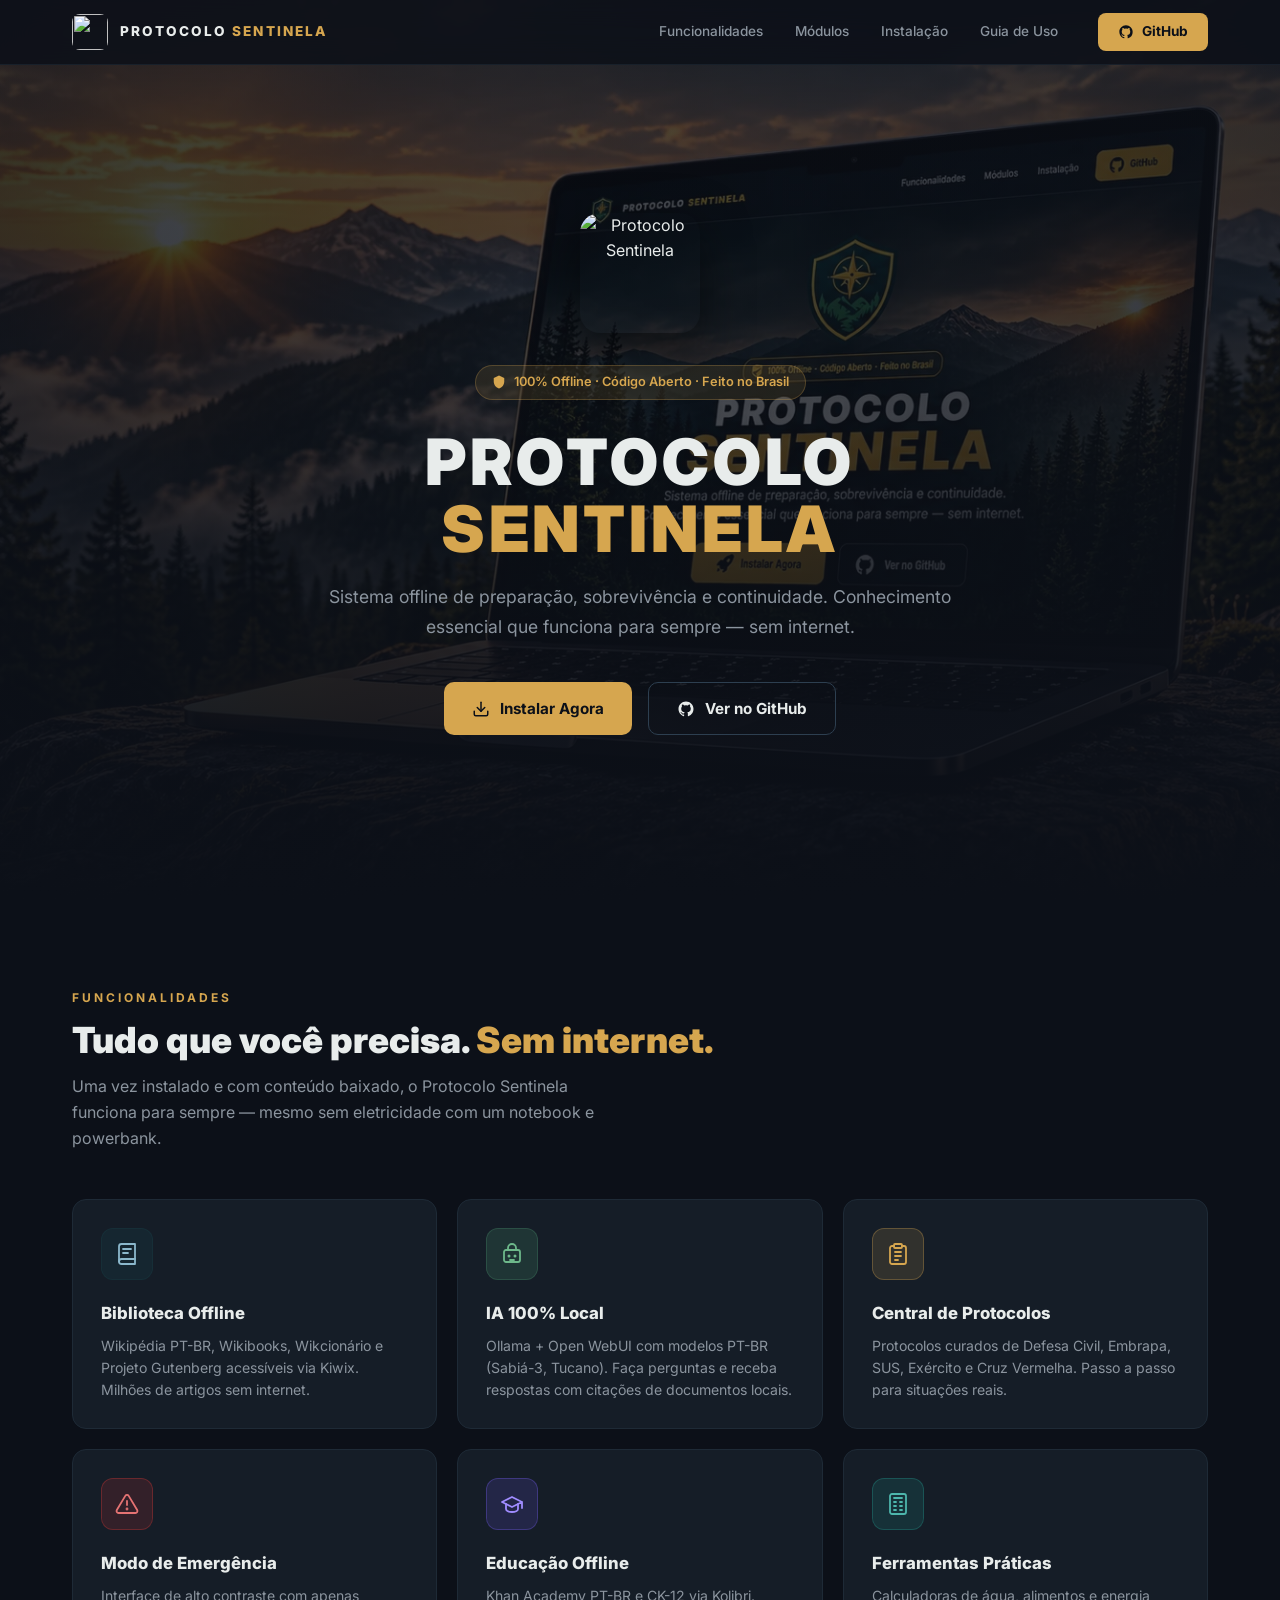
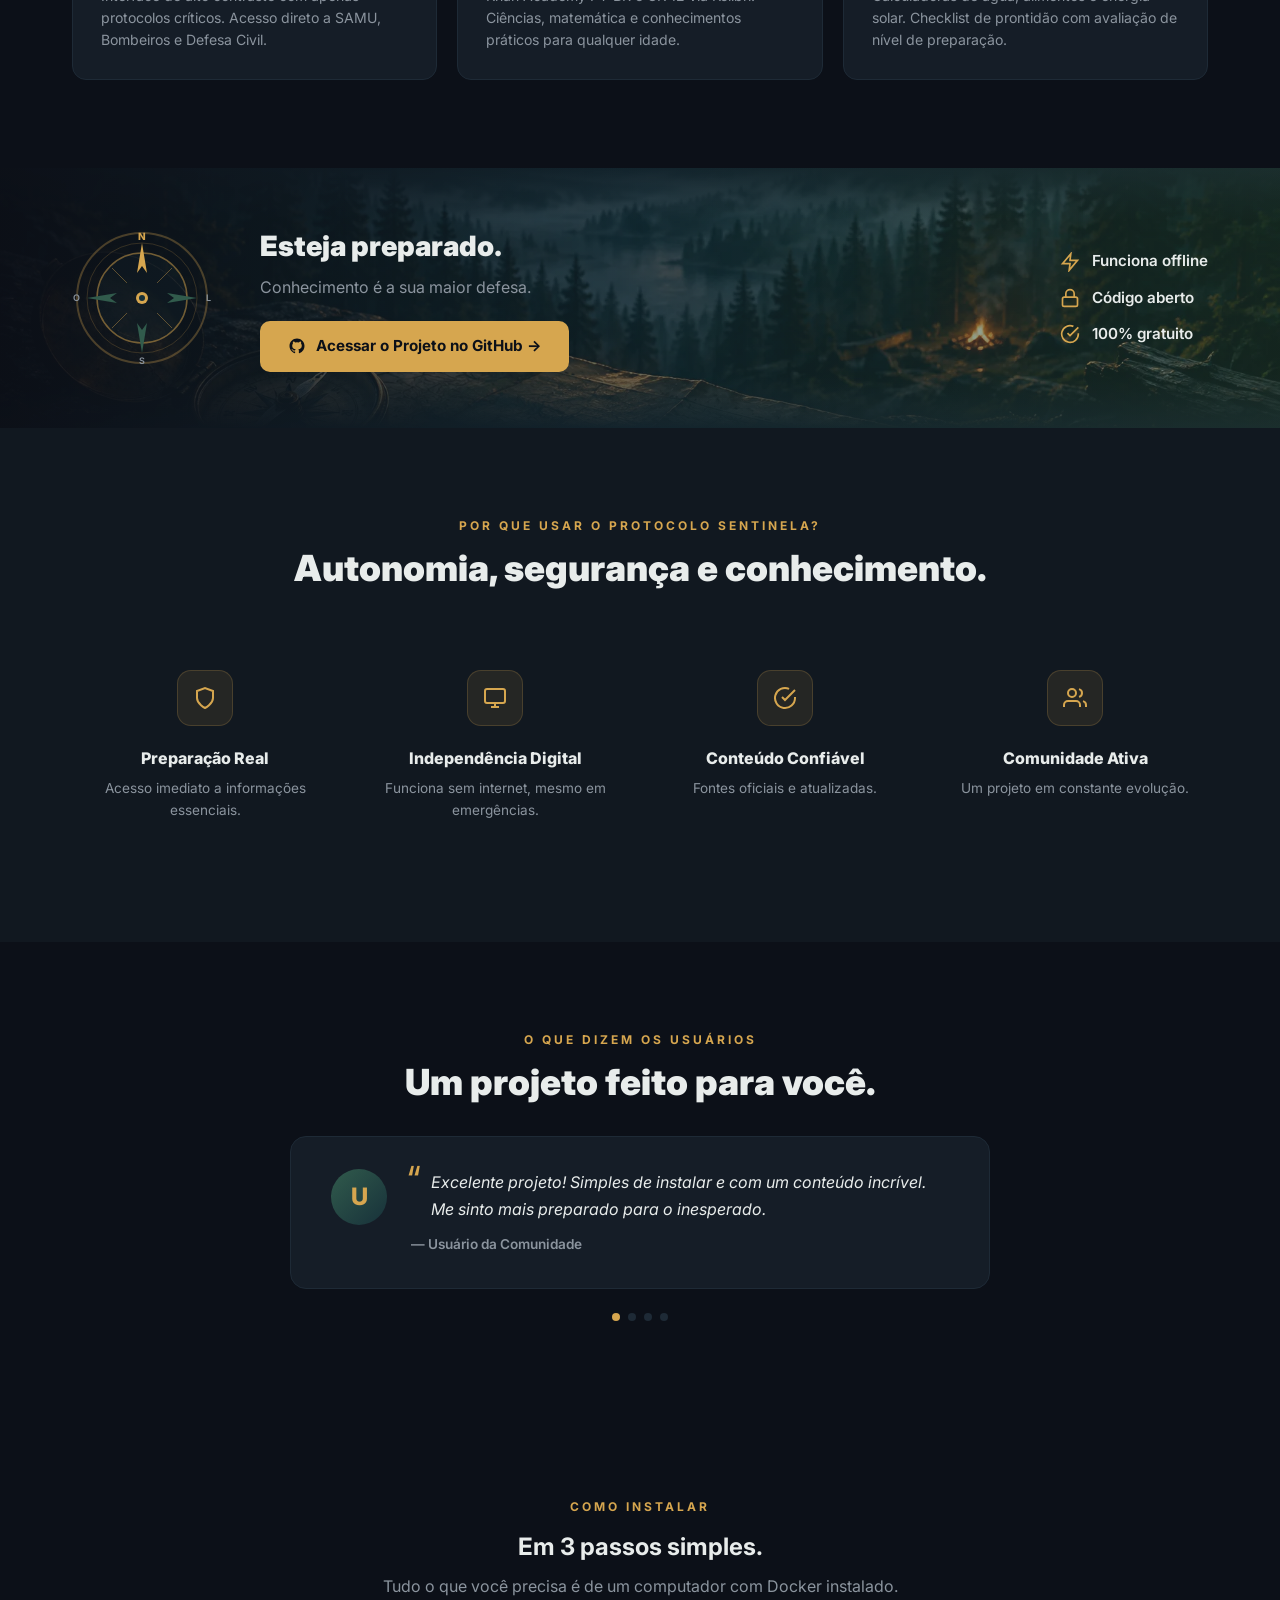
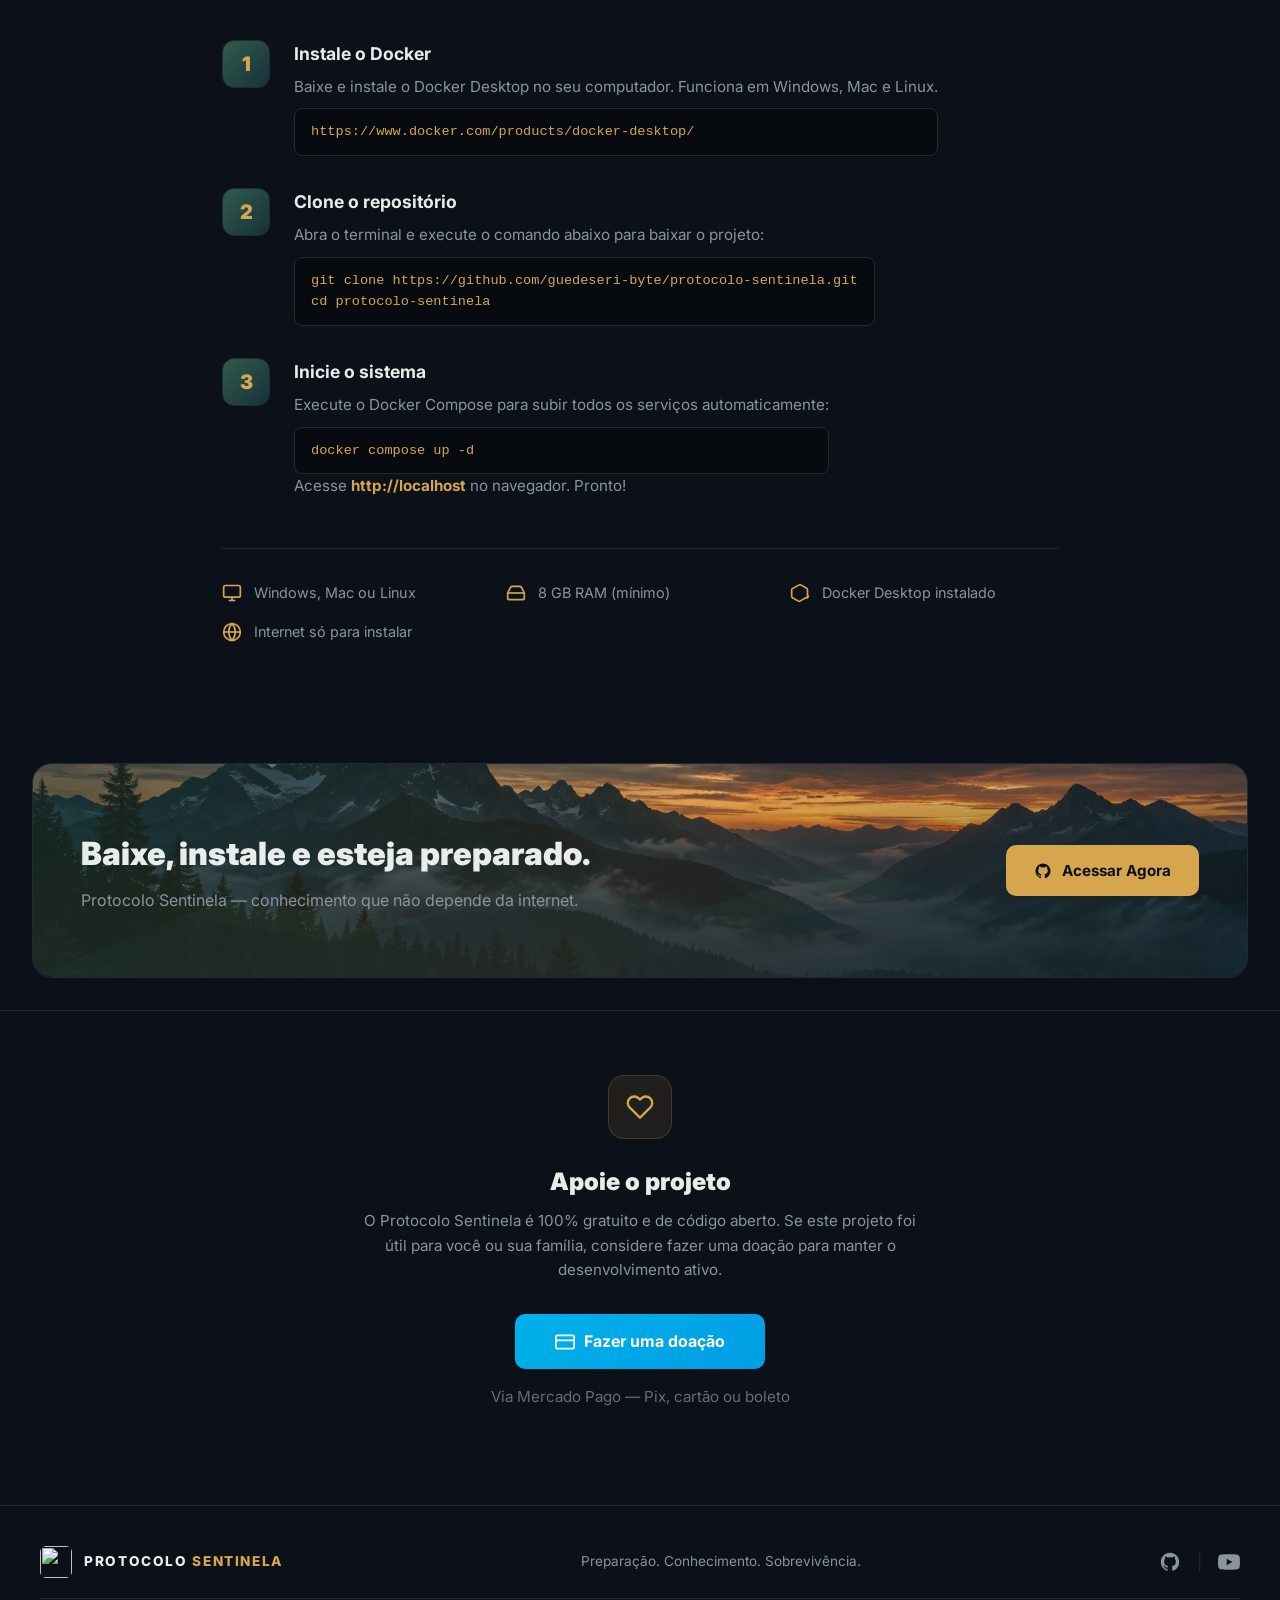
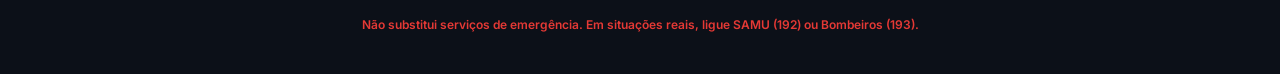
==== commit 235839f5: "feat: add user guide page and navigation link - Create comprehensive guia.html with installation, mo" ====
--- a/docs/index.html
+++ b/docs/index.html
@@ -849,6 +849,7 @@
                 <a href="#funcionalidades">Funcionalidades</a>
                 <a href="#modulos">Módulos</a>
                 <a href="#instalacao">Instalação</a>
+                <a href="guia.html">Guia de Uso</a>
             </div>
             <a href="https://github.com/guedeseri-byte/protocolo-sentinela" class="nav-cta">
                 <svg viewBox="0 0 24 24" fill="currentColor"><path d="M12 2C6.477 2 2 6.484 2 12.017c0 4.425 2.865 8.18 6.839 9.504.5.092.682-.217.682-.483 0-.237-.008-.868-.013-1.703-2.782.605-3.369-1.343-3.369-1.343-.454-1.158-1.11-1.466-1.11-1.466-.908-.62.069-.608.069-.608 1.003.07 1.531 1.032 1.531 1.032.892 1.53 2.341 1.088 2.91.832.092-.647.35-1.088.636-1.338-2.22-.253-4.555-1.113-4.555-4.951 0-1.093.39-1.988 1.029-2.688-.103-.253-.446-1.272.098-2.65 0 0 .84-.27 2.75 1.026A9.564 9.564 0 0 1 12 6.844a9.59 9.59 0 0 1 2.504.337c1.909-1.296 2.747-1.027 2.747-1.027.546 1.379.202 2.398.1 2.651.64.7 1.028 1.595 1.028 2.688 0 3.848-2.339 4.695-4.566 4.943.359.309.678.92.678 1.855 0 1.338-.012 2.419-.012 2.747 0 .268.18.58.688.482A10.02 10.02 0 0 0 22 12.017C22 6.484 17.522 2 12 2z"/></svg>
